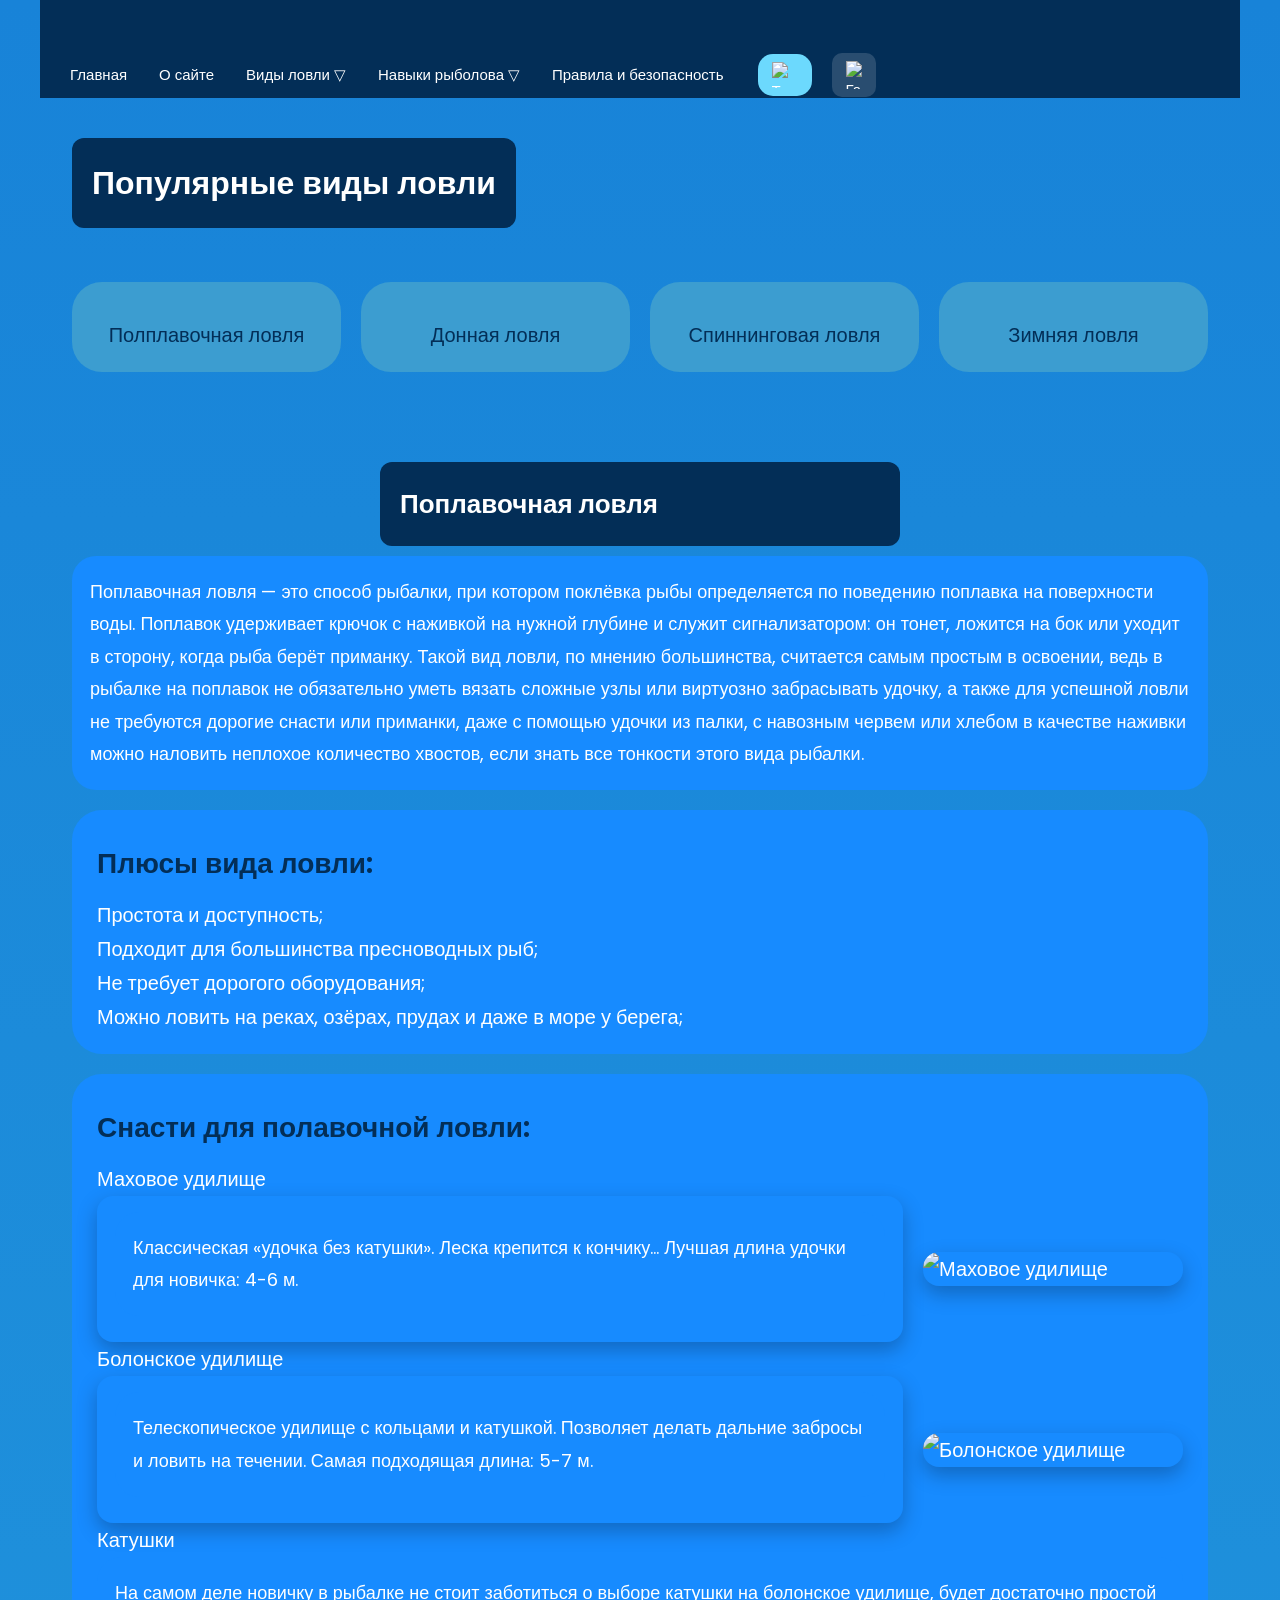
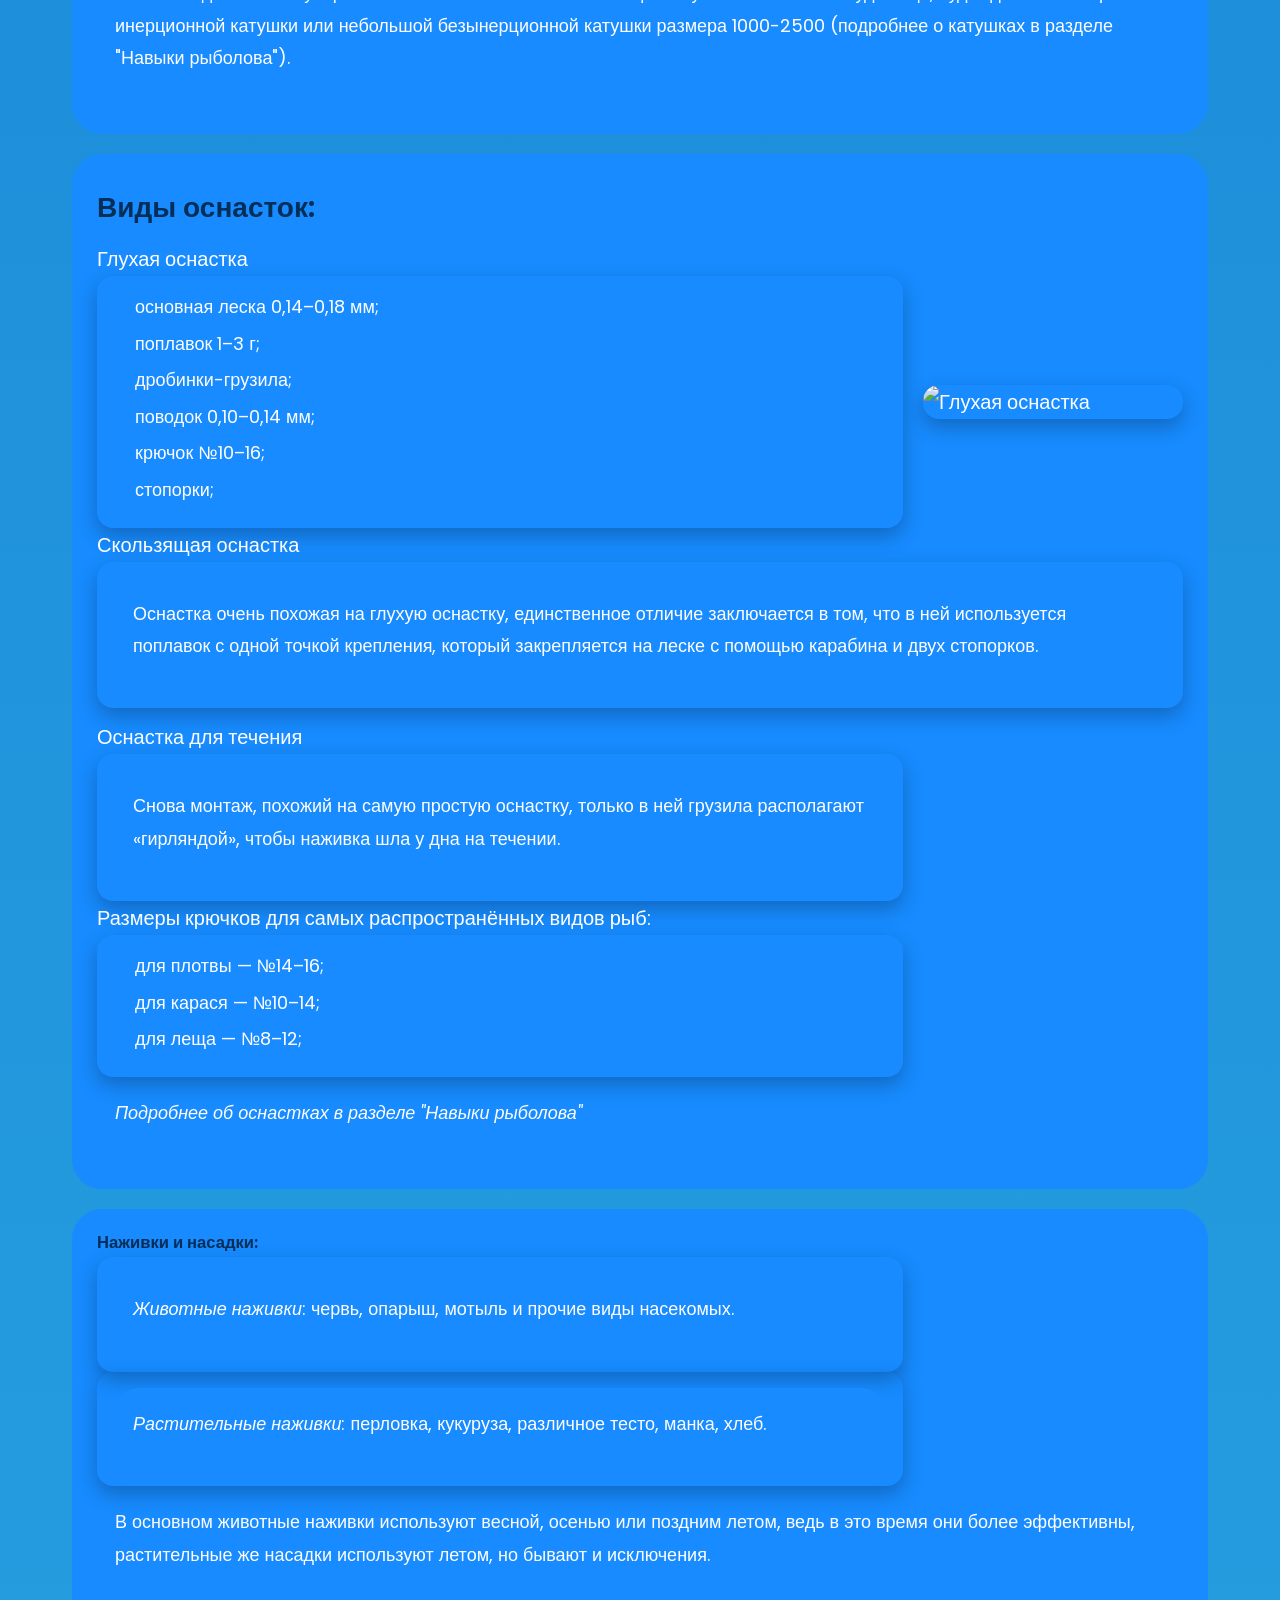
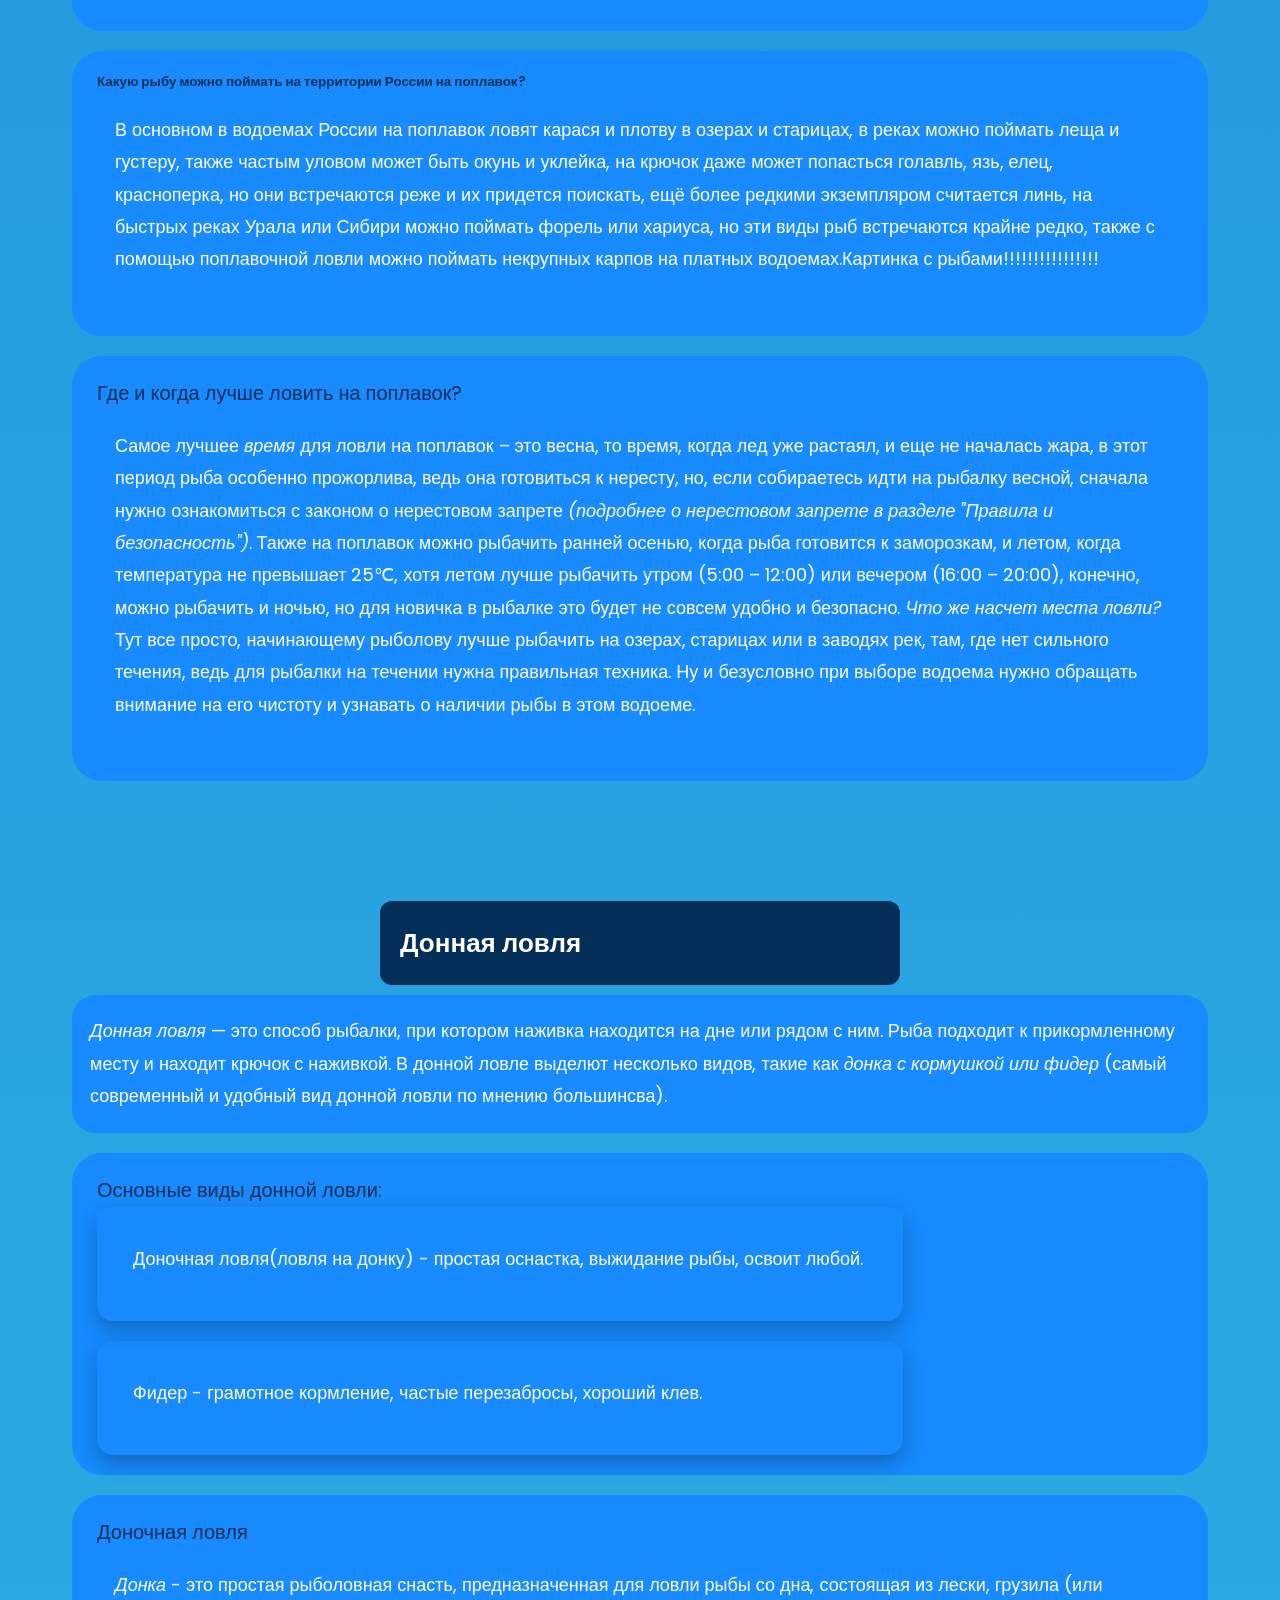
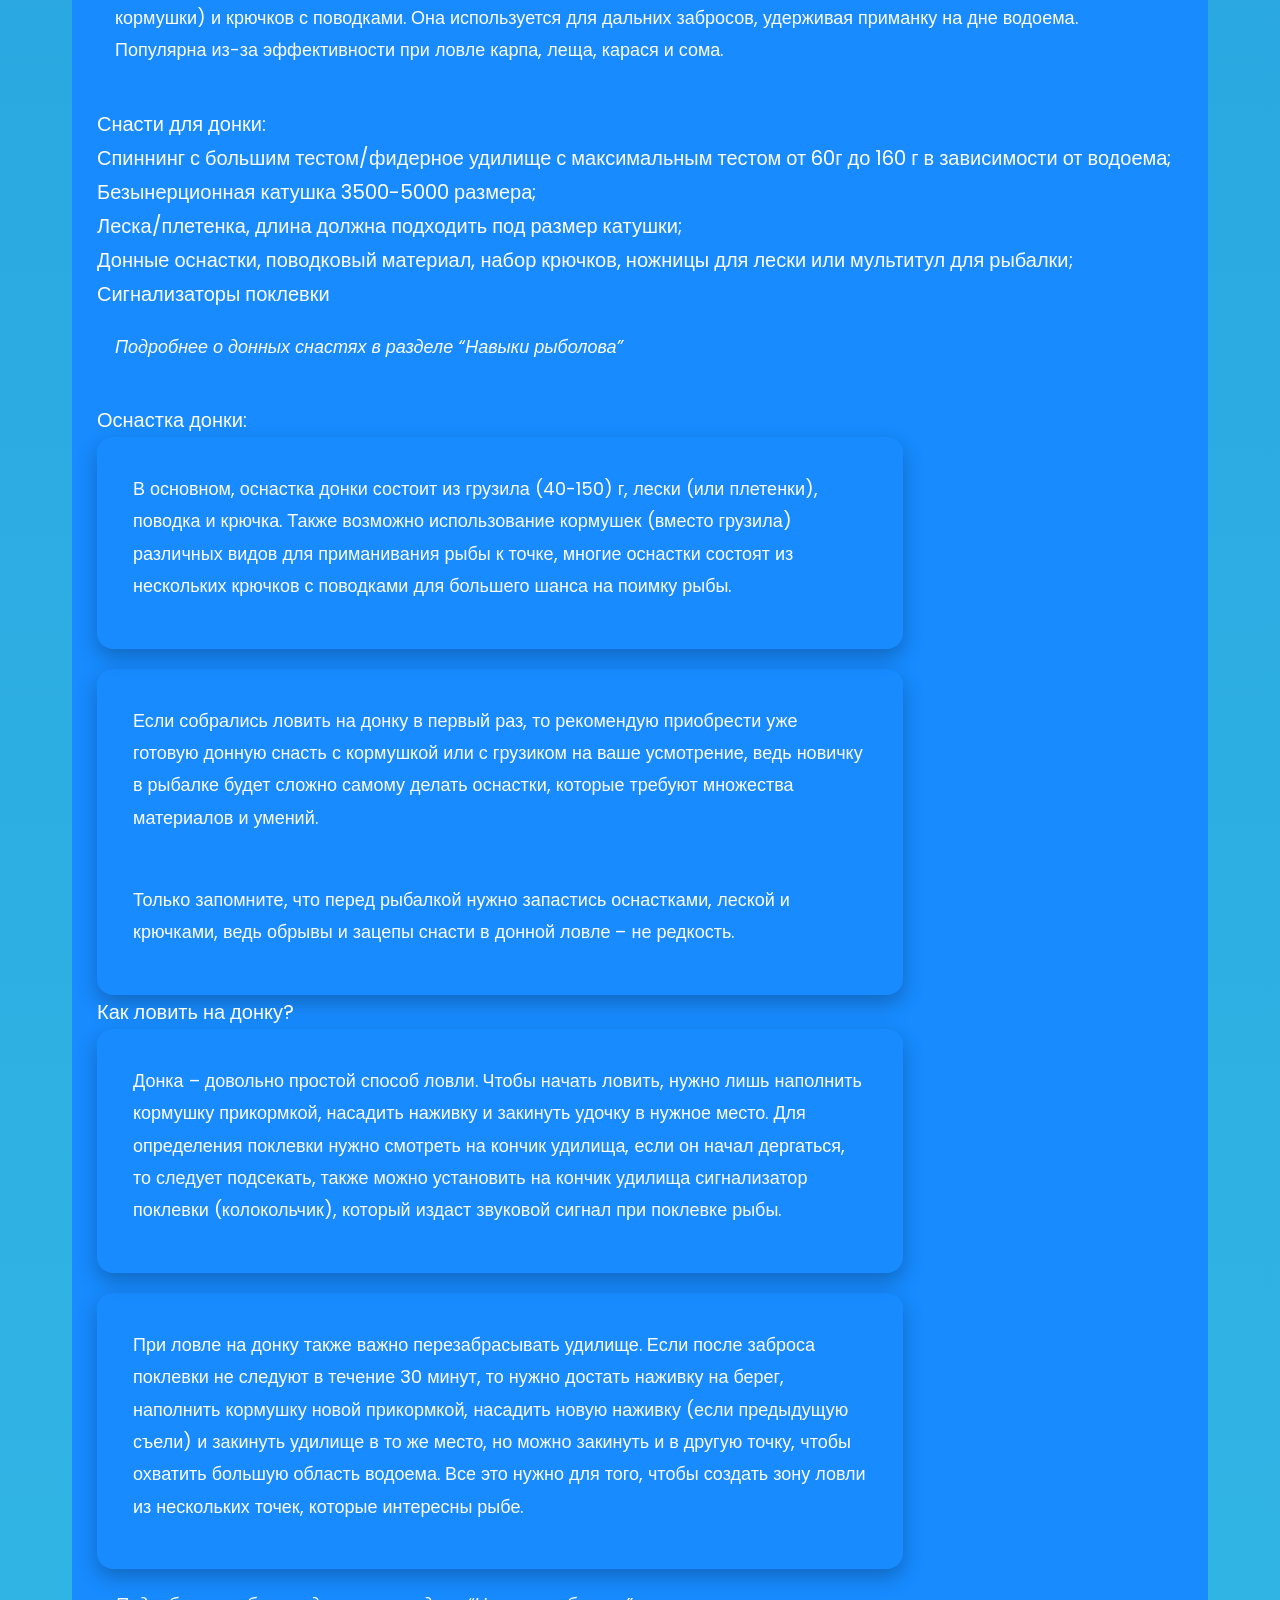
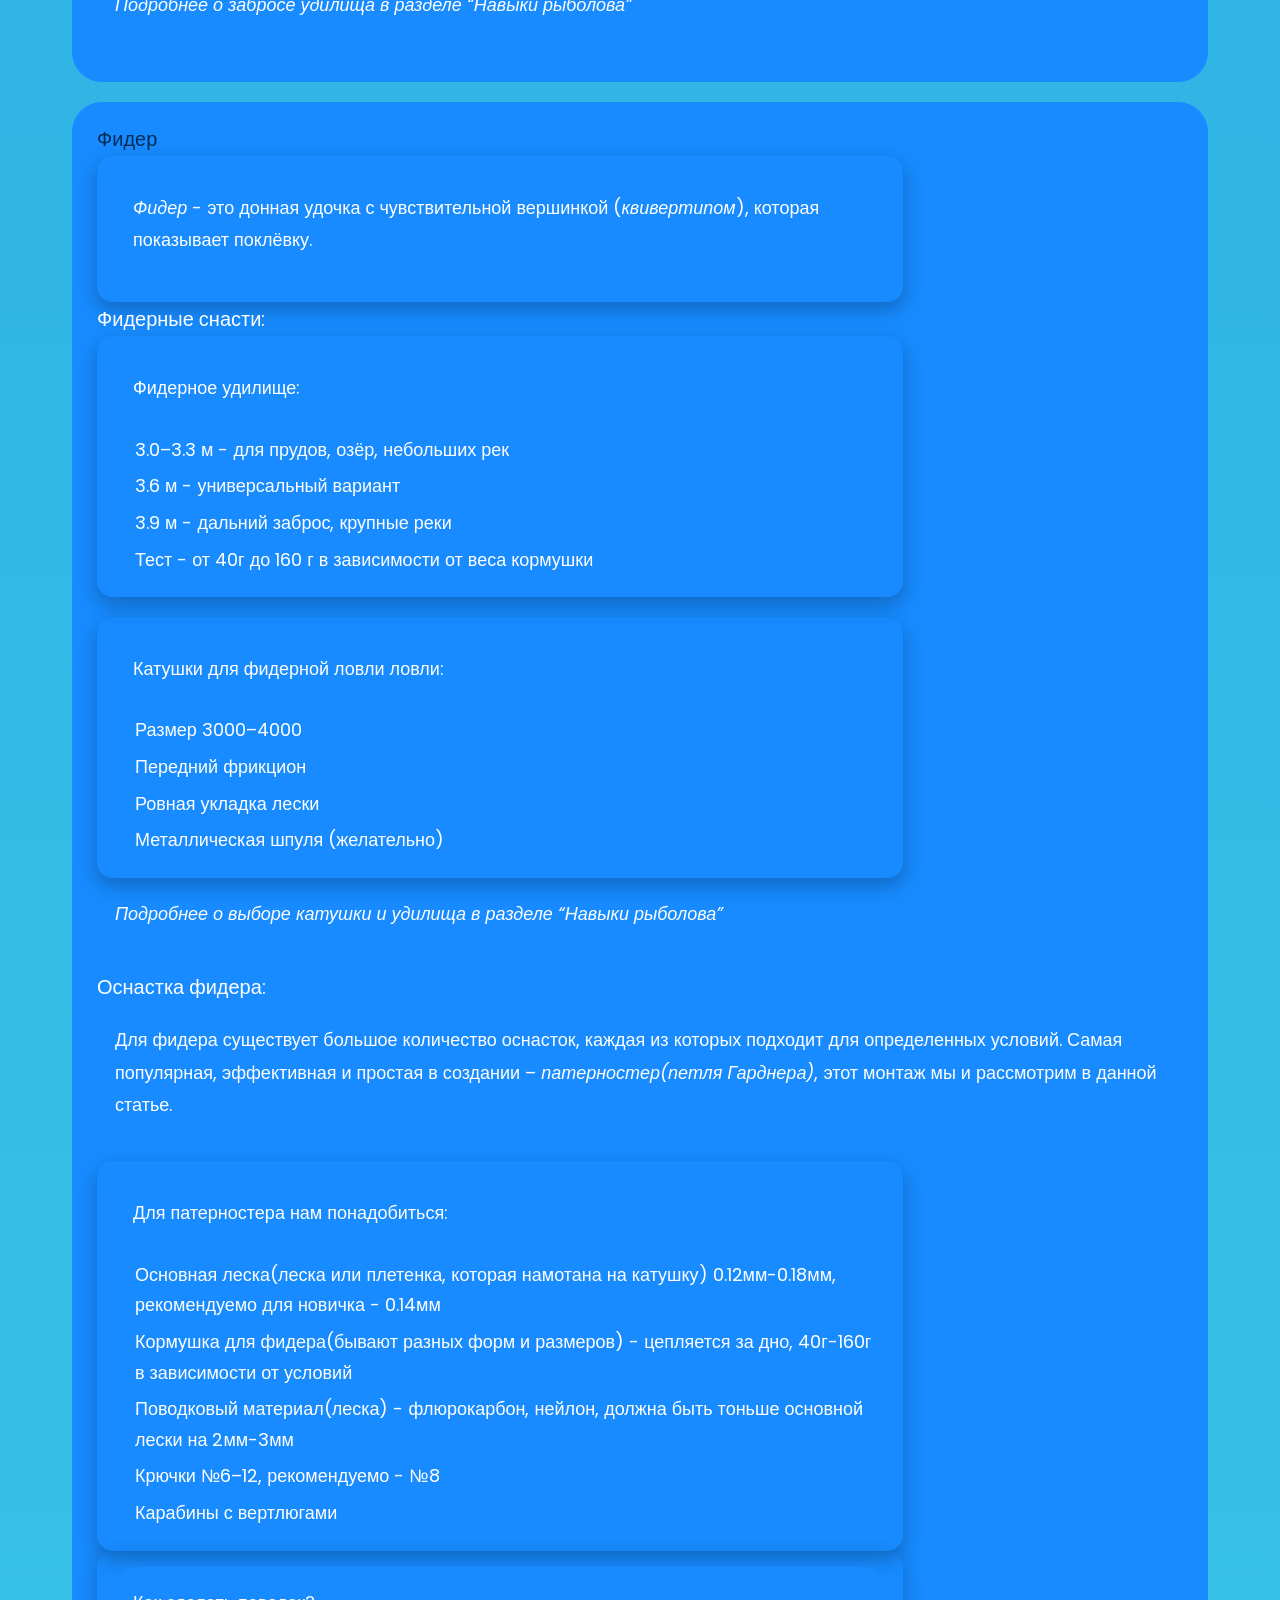
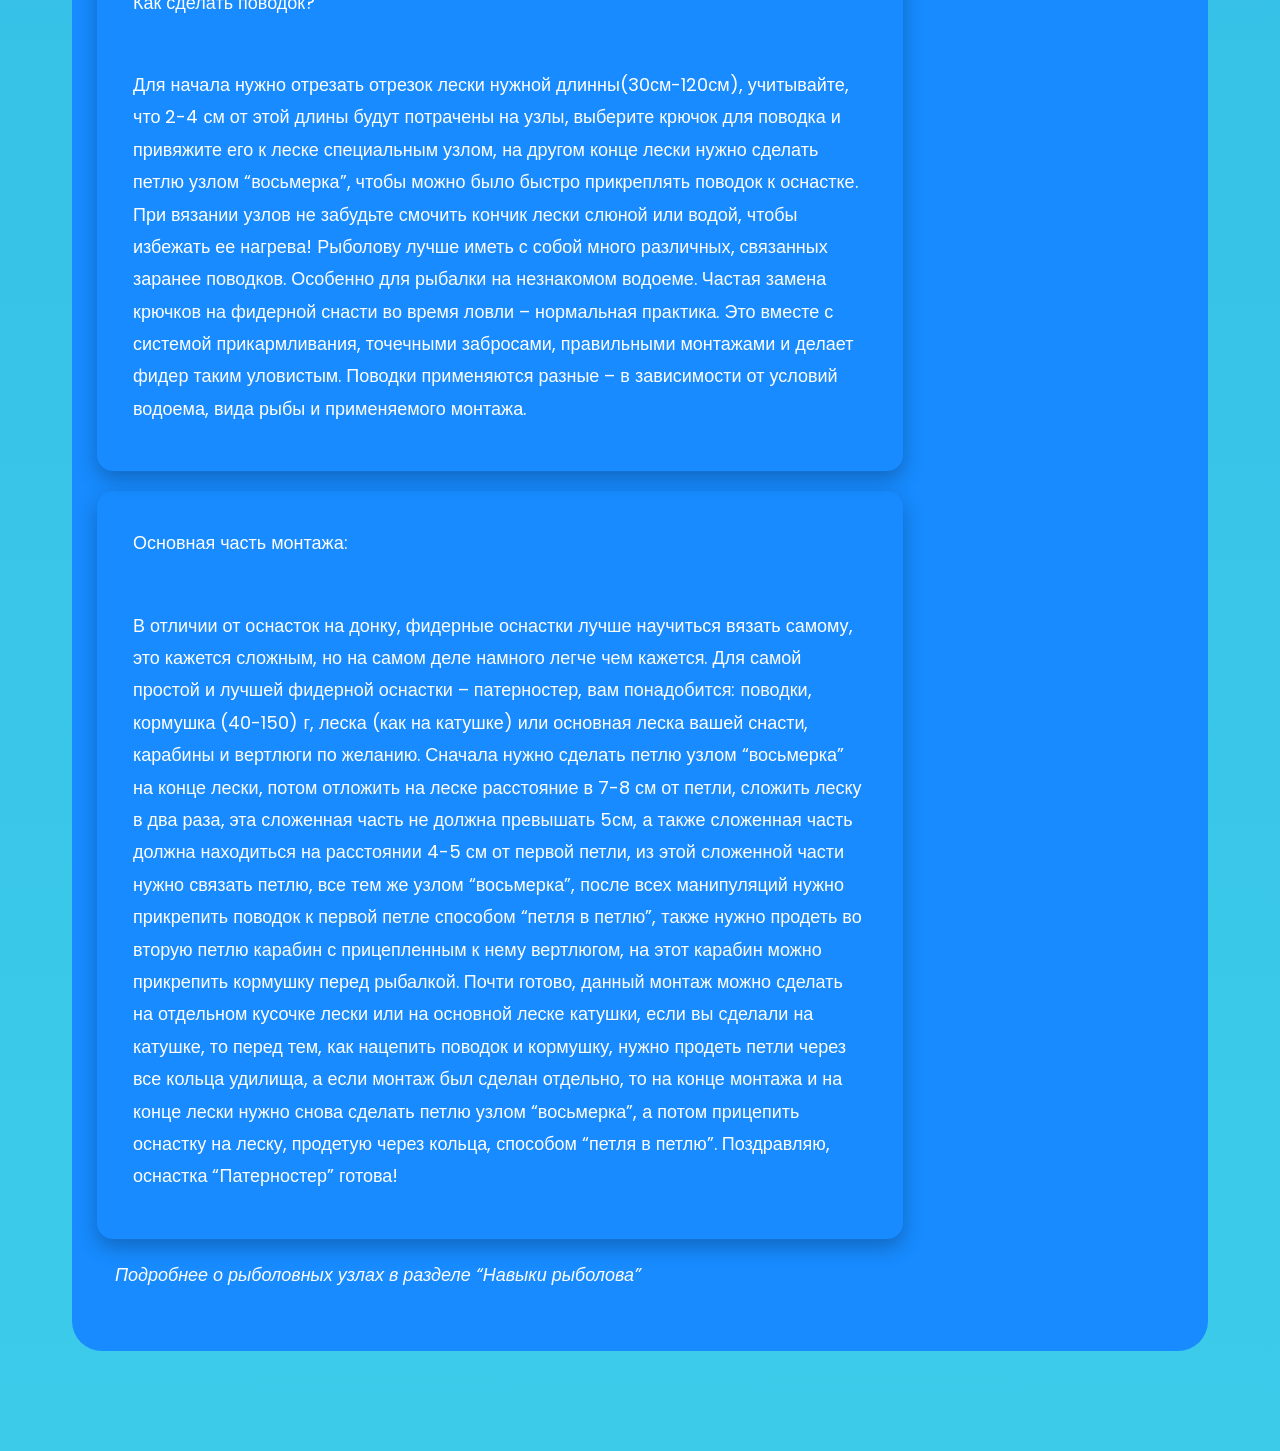
==== pages/fishing-types.html @ e0f4b3a7 "Add files via upload" ====
<!DOCTYPE html>
<html lang="en">
<head>
  <meta charset="UTF-8">
  <meta name="viewport" content="width=device-width, initial-scale=1.0">
  <title>Anglersbook.ru</title>
  <link rel="stylesheet" href="../css/main.css">
  <style>
  .blue {
    color: #032e57;
  }
    </style>

</head>
<body>
    <div class="preloader" id="preloader">
        <div class="preloader-content">
        </div>
    </div>
    <div class="wrapper">
        <header class="container">
      <div class="logo"><img src="../img/logo.png" alt=""></div>
      <nav>
        <ul>
          <li><a href="../index.html">Главная</a></li>
          <li><a href="#about">О сайте</a></li>
          <li><a href="../pages/fishing-types.html">Виды ловли &bigtriangledown;</a>
            <ul>
              <li><a href="../pages/fishing-types.html#poplavok">Поплавок</a></li>
              <li><a href="../pages/fishing-types.html#donka">Донная ловля</a></li>
              <li><a href="#">Спиннинг</a></li>
              <li><a href="#">Зимняя ловля</a></li>
            </ul>
          </li>
          <li><a href="">Навыки рыболова &bigtriangledown;</a>
            <ul>
              <li><a href="#">Всё о снастях и оснастках</a></li>
              <li><a href="#">Техника заброса</a></li>
              <li><a href="#">Правила вываживания</a></li>
            </ul>
          </li>
          <li><a href="">Правила и безопасность</a></li>
          <li class="btn theme-toggle">
            <a href="#">
              <img src="../img/sun.png" alt="Тема" id="theme-icon">
            </a>
          </li>
          <li>
            <a href="../pages/trophies.html" class="gallery-btn" title="Галерея трофеев">
              <img src="../img/free-icon-fish-1134431.png" alt="Галерея трофеев">
              <span class="gallery-tooltip">Галерея трофеев</span>
            </a>
          </li>


        </ul>
      </nav>
    </header>
        <div class="Info">
            <div class="container trending">
                <h1>Популярные виды ловли</h1>

                <div class="catch">
                    <div class="block">
                        <img src="../img/poplavok1.svg" alt="">
                            <span><img src="../img/icon1.svg" alt=""><a href="#poplavok">Полплавочная ловля</a></span>
                    </div>
                    <div class="block">
                        <img src="../img/donka 1.svg" alt="">
                        <span><img src="../img/icon2.svg" alt=""><a href="#donka">Донная ловля</a></span>
                    </div>
                    <div class="block">
                        <img src="../img/spining1.svg" alt="">
                        <span><img src="../img/icon3.svg" alt=""> Спиннинговая ловля</span>
                    </div>
                    <div class="block">
                        <img src="../img/winter1.svg" alt="">
                        <span><img src="../img/icon4.svg" alt=""> Зимняя ловля</span>
                    </div>
            </div>
            <div class="container main-text">
                <section id="poplavok">
                    <p>Поплавочная ловля</p>
                </section>
            </div>
            <div class="container banner">
                <div class="first">
                    <p>Поплавочная ловля — это способ рыбалки, при котором поклёвка рыбы определяется по поведению поплавка на поверхности воды. Поплавок удерживает крючок с наживкой на нужной глубине и служит сигнализатором: он тонет, ложится на бок или уходит в сторону, когда рыба берёт приманку. Такой вид ловли, по мнению большинства, считается самым простым в освоении, ведь в рыбалке на поплавок не обязательно уметь вязать сложные узлы или виртуозно забрасывать удочку, а также для успешной ловли не требуются дорогие снасти или приманки, даже с помощью удочки из палки, с навозным червем или хлебом в качестве наживки можно наловить неплохое количество хвостов, если знать все тонкости этого вида рыбалки.</p>
                </div>
                <div class="text1">
                    <h2><span class="blue">Плюсы вида ловли:</span></h2>
                    <ul>
                        <li>Простота и доступность;</li>
                        <li>Подходит для большинства пресноводных рыб;</li>
                        <li>Не требует дорогого оборудования;</li>
                        <li>Можно ловить на реках, озёрах, прудах и даже в море у берега;</li>
                    </ul>
                </div>
                <ol>
                    <h3><span class="blue">Снасти для полавочной ловли:</span></h3>
                    <li>Маховое удилище</li>
                    <div class="media-right">
                        <div class="media-text text-block">
                            <p>
                                Классическая «удочка без катушки». Леска крепится к кончику...
                                Лучшая длина удочки для новичка: 4-6 м.
                            </p>
                        </div>
                        <div class="media-img">
                            <img src="../img/mah.jpg" alt="Маховое удилище">
                        </div>
                    </div>
                    <li>Болонское удилище</li>
                    <div class="media-right">
                        <div class="media-text text-block">
                            <p>
                            Телескопическое удилище с кольцами и катушкой.
                            Позволяет делать дальние забросы и ловить на течении.
                            Самая подходящая длина: 5-7 м.
                            </p>
                        </div>
                        <div class="media-img">
                            <img src="../img/bolonsk.jpg" alt="Болонское удилище">
                        </div>
                    </div>
                    <li>Катушки</li>
                    <p>На самом деле новичку в рыбалке не стоит заботиться о выборе катушки на болонское удилище, будет достаточно простой инерционной катушки или небольшой безынерционной катушки размера 1000-2500 (подробнее о катушках в разделе "Навыки рыболова").</p>
                </ol>
                <ol>
                    <h4><span class="blue">Виды оснасток:</span></h4>
                    <li>Глухая оснастка</li>
                    <div class="media-right">
                        <div class="media-text text-block">
                            <ul>
                            <li>основная леска 0,14–0,18 мм;</li>
                            <li>поплавок 1–3 г;</li>
                            <li>дробинки-грузила;</li>
                            <li>поводок 0,10–0,14 мм;</li>
                            <li>крючок №10–16;</li>
                            <li>стопорки;</li>
                            </ul>
                        </div>
                        <div class="media-img">
                            <img src="../img/snast1.png" alt="Глухая оснастка">
                        </div>
                    </div>

                    <li>Скользящая оснастка</li>
                    <div class="media-bottom">
                        <div class="media-text text-block">
                            <p>Оснастка очень похожая на глухую оснастку, единственное отличие заключается в том, что в ней используется поплавок с одной точкой крепления, который закрепляется на леске с помощью карабина и двух стопорков.</p>
                        </div>
                        <div class="media-img">
                            <img src="../img/snast2.jpg" alt="">
                        </div>
                    </div>
                    
                    <li>Оснастка для течения</li>
                    <div class="media-right">
                        <div class="media-text text-block">
                            <p>Снова монтаж, похожий на самую простую оснастку, только в ней грузила располагают «гирляндой», чтобы наживка шла у дна на течении.</p>
                        </div>
                        <div class="media-img">
                            <img src="../img/snast3.jpg" alt="">
                        </div>
                    </div>
                    <li>Размеры крючков для самых распространённых видов рыб:</li>
                    <div class="media-right">
                        <div class="media-text text-block">
                        <ul>
                            <li>для плотвы — №14–16;</li>
                            <li>для карася — №10–14;</li>
                            <li>для леща — №8–12;</li>
                        </ul>
                        </div>
                        <div class="media-img">
                            <img src="../img/cruch.jpg" alt="">
                        </div>
                    </div>
                    <p><em>Подробнее об оснастках в разделе "Навыки рыболова"</em></p>
                </ol>
                <ol>
                    <h5><span class="blue">Наживки и насадки:</span></h5> 
                    <div class="media-right">
                        <div class="media-text text-block">
                            <p><em>Животные наживки</em>: червь, опарыш, мотыль и прочие виды насекомых.</p>
                        </div>
                        <div class="media-img">
                            <img src="../img/najiv.jpg" alt="">
                        </div>
                    </div>
                    <div class="media-right">
                        <div class="media-text text-block">
                            <p><em>Растительные наживки</em>: перловка, кукуруза, различное тесто, манка, хлеб.</p>
                        </div>
                        <div class="media-img">
                            <img src="../img/najiv1.jpg" alt="">
                        </div>
                    </div>
                    <p>В основном животные наживки используют весной, осенью или поздним летом, ведь в это время они более эффективны, растительные же насадки используют летом, но бывают и исключения.</p>
                </ol>
                <ol>
                    <h6><span class="blue">Какую рыбу можно поймать на территории России на поплавок?</span></h6>
                    <p>В основном в водоемах России на поплавок ловят карася и плотву в озерах и старицах, в реках можно поймать леща и густеру, также частым уловом может быть окунь и уклейка, на крючок даже может попасться голавль, язь, елец, красноперка, но они встречаются реже и их придется поискать, ещё более редкими экземпляром считается линь, на быстрых реках Урала или Сибири можно поймать форель или хариуса, но эти виды рыб встречаются крайне редко, также с помощью поплавочной ловли можно поймать некрупных карпов на платных водоемах.Картинка с рыбами!!!!!!!!!!!!!!!!</p>
                </ol>
                <ol>
                    <h7><span class="blue">Где и когда лучше ловить на поплавок?</span></h7>
                    <p>Самое лучшее <em>время</em> для ловли на поплавок – это весна, то время, когда лед уже растаял, и еще не началась жара, в этот период рыба особенно прожорлива, ведь она готовиться к нересту, но, если собираетесь идти на рыбалку весной, сначала нужно ознакомиться с законом о нерестовом запрете <em>(подробнее о нерестовом запрете в разделе "Правила и безопасность")</em>.  Также на поплавок можно рыбачить ранней осенью, когда рыба готовится к заморозкам, и летом, когда температура не превышает 25℃, хотя летом лучше рыбачить утром (5:00 – 12:00) или вечером (16:00 – 20:00), конечно, можно рыбачить и ночью, но для новичка в рыбалке это будет не совсем удобно и безопасно. <em>Что же насчет места ловли?</em> Тут все просто, начинающему рыболову лучше рыбачить на озерах, старицах или в заводях рек, там, где нет сильного течения, ведь для рыбалки на течении нужна правильная техника. Ну и безусловно при выборе водоема нужно обращать внимание на его чистоту и узнавать о наличии рыбы в этом водоеме.</p>
                </ol>
            </div>
            <div class="container main-text">
                <section id="donka">
                    <p>Донная ловля</p>
                </section>
            </div>
            <div class="container banner">
                <p><em>Донная ловля</em> — это способ рыбалки, при котором наживка находится на дне или рядом с ним. Рыба подходит к прикормленному месту и находит крючок с наживкой. В донной ловле выделют несколько видов, такие как <em>донка с кормушкой или фидер</em> (самый современный и удобный вид донной ловли по мнению большинсва).</p>
                <ol>
                    <h8><span class="blue">Основные виды донной ловли:</span></h8>
                    <div class="media-right">
                        <div class="media-text text-block">
                            <p>Доночная ловля(ловля на донку) - простая оснастка, выжидание рыбы, освоит любой.</p>
                        </div>
                        <div class="media-img">
                            <img src="../img/donka2.jpg" alt="">
                        </div>
                        <div class="media-text text-block">
                            <p>Фидер - грамотное кормление, частые перезабросы, хороший клев.</p>
                        </div>
                        <div class="media-img">
                            <img src="../img/fider1.jpg" alt="">
                        </div>
                    </div>
                </ol>
                <ol>
                    <h9><span class="blue">Доночная ловля</span></h9>
                    <p><em>Донка</em> - это простая рыболовная снасть, предназначенная для ловли рыбы со дна, состоящая из лески, грузила (или кормушки) и крючков с поводками. Она используется для дальних забросов, удерживая приманку на дне водоема. Популярна из-за эффективности при ловле карпа, леща, карася и сома.</p>
                    <li>Снасти для донки:</li>
                    <ul>
                        <li>Спиннинг с большим тестом/фидерное удилище с максимальным тестом от 60г до 160 г в зависимости от водоема;</li>
                        <li>Безынерционная катушка 3500-5000 размера;</li>
                        <li>Леска/плетенка, длина должна подходить под размер катушки;</li>
                        <li>Донные оснастки, поводковый материал, набор крючков, ножницы для лески или мультитул для рыбалки;</li>
                        <li>Сигнализаторы поклевки</li>
                    </ul>
                    <p><em>Подробнее о донных снастях в разделе “Навыки рыболова”</em></p>
                    <li>Оснастка донки:</li>
                    <div class="media-right">
                        <div class="media-text text-block">
                            <p>В основном, оснастка донки состоит из грузила (40-150) г, лески (или плетенки), поводка и крючка. Также возможно использование кормушек (вместо грузила) различных видов для приманивания рыбы к точке, многие оснастки состоят из нескольких крючков с поводками для большего шанса на поимку рыбы.</p>
                        </div>
                        <div class="media-img">
                            <img src="../img/snast4.jpg" alt="">
                        </div>
                        <div class="media-text text-block">
                            <p>Если собрались ловить на донку в первый раз, то рекомендую приобрести уже готовую донную снасть с кормушкой или с грузиком на ваше усмотрение, ведь новичку в рыбалке будет сложно самому делать оснастки, которые требуют множества материалов и умений.</p>
                            <p>Только запомните, что перед рыбалкой нужно запастись оснастками, леской и крючками, ведь обрывы и зацепы снасти в донной ловле – не редкость.</p>
                        </div>
                        <div class="media-img">
                            <img src="../img/snast5.jpg" alt="">
                        </div>
                    </div>
                    <li>Как ловить на донку?</li>
                    <div class="media-right">
                        <div class="media-text text-block">
                            <p>Донка – довольно простой способ ловли. Чтобы начать ловить, нужно лишь наполнить кормушку прикормкой, насадить наживку и закинуть удочку в нужное место. Для определения поклевки нужно смотреть на кончик удилища, если он начал дергаться, то следует подсекать, также можно установить на кончик удилища сигнализатор поклевки (колокольчик), который издаст звуковой сигнал при поклевке рыбы.</p>
                        </div>
                        <div class="media-img">
                            <img src="../img/kolo.jpeg" alt="">
                        </div>
                        <div class="media-text text-block">
                            <p>При ловле на донку также важно перезабрасывать удилище. Если после заброса поклевки не следуют в течение 30 минут, то нужно достать наживку на берег, наполнить кормушку новой прикормкой, насадить новую наживку (если предыдущую съели) и закинуть удилище в то же место, но можно закинуть и в другую точку, чтобы охватить большую область водоема. Все это нужно для того, чтобы создать зону ловли из нескольких точек, которые интересны рыбе.</p>
                        </div>
                        <div class="media-img">
                            <img src="../img/kormush.jpg" alt="">
                        </div>
                    </div>
                    <p><em>Подробнее о забросе удилища в разделе “Навыки рыболова”</em></p>
                </ol>
                <ol>
                    <h10><span class="blue">Фидер</span></h10>
                    <div class="media-right">
                        <div class="media-text text-block">
                            <p><em>Фидер</em> - это донная удочка с чувствительной вершинкой (<em>квивертипом</em>), которая показывает поклёвку.</p>
                        </div>
                        <div class="media-img">
                            <img src="../img/kviv.jpeg" alt="">
                        </div>
                    </div>
                    <li>Фидерные снасти:</li>
                    <div class="media-right">
                        <div class="media-text text-block">
                            <p>Фидерное удилище:</p>
                            <ul>
                                <li>3.0–3.3 м - для прудов, озёр, небольших рек</li>
                                <li>3.6 м - универсальный вариант</li>
                                <li>3.9 м - дальний заброс, крупные реки</li>
                                <li>Тест - от 40г до 160 г в зависимости от веса кормушки</li>
                            </ul>
                        </div>
                        <div class="media-img">
                            <img src="../img/fider2.jpg" alt="">
                        </div>
                        <div class="media-text text-block">
                            <p>Катушки для фидерной ловли ловли:</p>
                            <ul>
                                <li>Размер 3000–4000</li>
                                <li>Передний фрикцион</li>
                                <li>Ровная укладка лески</li>
                                <li>Металлическая шпуля (желательно)</li>
                            </ul>
                        </div>
                        <div class="media-img">
                            <img src="../img/katush1.jpg" alt="">
                        </div>
                    </div>
                    <p><em>Подробнее о выборе катушки и удилища в разделе “Навыки рыболова”</em></p>
                    <li>Оснастка фидера:</li>
                    <p>Для фидера существует большое количество оснасток, каждая из которых подходит для определенных условий. Самая популярная, эффективная и простая в создании – <em>патерностер(петля Гарднера)</em>, этот монтаж мы и рассмотрим в данной статье. </p>
                    <div class="media-right">
                        <div class="media-text text-block">
                            <p>Для патерностера нам понадобиться:</p>
                            <ul>
                                <li>Основная леска(леска или плетенка, которая намотана на катушку) 0.12мм-0.18мм, рекомендуемо для новичка - 0.14мм</li>
                                <li>Кормушка для фидера(бывают разных форм и размеров) - цепляется за дно, 40г-160г в зависимости от условий</li>
                                <li>Поводковый материал(леска) - флюрокарбон, нейлон, должна быть тоньше основной лески на 2мм-3мм</li>
                                <li>Крючки №6–12, рекомендуемо - №8</li>
                                <li>Карабины с вертлюгами</li>
                            </ul>
                        </div>
                        <div class="media-img">
                            <img src="../img/snast7.jpg" alt="">
                        </div>
                    </div>
                    <div class="media-right">
                        <div class="media-text text-block">
                            <p>Как сделать поводок?</p>
                            <p>Для начала нужно отрезать отрезок лески нужной длинны(30см-120см), учитывайте, что 2-4 см от этой длины будут потрачены на узлы, выберите крючок для поводка и привяжите его к леске специальным узлом, на другом конце лески нужно сделать петлю узлом “восьмерка”, чтобы можно было быстро прикреплять поводок к оснастке. При вязании узлов не забудьте смочить кончик лески слюной или водой, чтобы избежать ее нагрева! Рыболову лучше иметь с собой много различных, связанных заранее поводков. Особенно для рыбалки на незнакомом водоеме. Частая замена крючков на фидерной снасти во время ловли – нормальная практика. Это вместе с системой прикармливания, точечными забросами, правильными монтажами и делает фидер таким уловистым. Поводки применяются разные – в зависимости от условий водоема, вида рыбы и применяемого монтажа.</p>
                        </div>
                        <div class="media-img">
                            <img src="../img/povodok.jpg" alt="">
                        </div>
                        <div class="media-text text-block">
                            <p>Основная часть монтажа:</p>
                            <p>В отличии от оснасток на донку, фидерные оснастки лучше научиться вязать самому, это кажется сложным, но на самом деле намного легче чем кажется. Для самой простой и лучшей фидерной оснастки – патерностер, вам понадобится: поводки, кормушка (40-150) г, леска (как на катушке) или основная леска вашей снасти, карабины и вертлюги по желанию. Сначала нужно сделать петлю узлом “восьмерка” на конце лески, потом отложить на леске расстояние в 7-8 см от петли, сложить леску в два раза, эта сложенная часть не должна превышать 5см, а также сложенная часть должна находиться на расстоянии 4-5 см от первой петли, из этой сложенной части нужно связать петлю, все тем же узлом “восьмерка”, после всех манипуляций нужно прикрепить поводок к первой петле способом “петля в петлю”, также нужно продеть во вторую петлю карабин с прицепленным к нему вертлюгом, на этот карабин можно прикрепить кормушку перед рыбалкой. Почти готово, данный монтаж можно сделать на отдельном кусочке лески или на основной леске катушки, если вы сделали на катушке, то перед тем, как нацепить поводок и кормушку, нужно продеть петли через все кольца удилища, а если монтаж был сделан отдельно, то на конце монтажа и на конце лески нужно снова сделать петлю узлом “восьмерка”, а потом прицепить оснастку на леску, продетую через кольца, способом “петля в петлю”. Поздравляю, оснастка “Патерностер” готова!</p>
                        </div>
                        <div class="media-img">
                            <img src="../img/pater.jpg" alt="">
                        </div>
                    </div>
                    <p><em>Подробнее о рыболовных узлах в разделе “Навыки рыболова”</em></p>
                </ol>
                </div>
            </div>
        </div>
    </div>
    <script src="../js/theme.js"></script>
    <div class="img-modal" id="imgModal">
        <span class="img-modal-close" id="imgModalClose">✕</span>
        <img id="imgModalContent" src="" alt="">
    </div>
    <script src="../js/theme.js"></script>
    <button class="scroll-top" id="scrollTopBtn" aria-label="Наверх">
      ↑
    </button>
</body>
---- css/main.css ----
@import url('https://fonts.googleapis.com/css2?family=Poppins:wght@300;400;500;600;700&display=swap');

/* ===== СБРОС И БАЗОВАЯ ТИПОГРАФИКА ===== */

* {
  margin: 0;
  padding: 0;
  list-style: none;
  text-decoration: none;
  box-sizing: border-box;
}

html {
  scroll-behavior: smooth;
}

body {
  font-family: "Poppins", sans-serif;
  font-weight: 400;
  color: #fff;
  font-size: 17px;
  background-color: #f5f7fa;
  line-height: 1.7;
}

a {
  text-decoration: none;
  color: inherit;
}

img {
  max-width: 100%;
  display: block;
}

.wrapper {
  background: linear-gradient(0deg, rgb(60, 204, 234), rgb(24, 131, 216));
  width: 100%;
  transition: background 0.4s ease;
}

.container {
  max-width: 1200px;
  margin: 0 auto;
  padding: 0 16px;
}

.Info {
  max-width: 1200px;
  margin: 0 auto;
  padding: 0 16px 40px;
}

/* ===== ШАПКА / НАВИГАЦИЯ ===== */

header {
  position: sticky;
  top: 0;
  left: 0;
  right: 0;
  z-index: 50;
  background: #032e57;
}

header .container {
  display: flex;
  align-items: center;
  justify-content: space-between;
  padding: 8px 16px;
}

.logo img {
  height: 52px;
}

header nav ul {
  display: flex;
  align-items: center;
  gap: 4px;
}

header nav ul li {
  position: relative;
}

header nav ul li a {
  padding: 10px 14px;
  color: #fff;
  font-size: 15px;
  display: block;
  border-radius: 8px;
  transition: background 0.25s ease, color 0.25s ease;
}

header nav ul li a:hover {
  background: #6cd9fd;
  color: #032e57;
}

nav ul li ul {
  position: absolute;
  left: 0;
  top: 100%;
  min-width: 190px;
  background: #4584ff;
  display: none;
  z-index: 20;
  border-radius: 12px;
  padding: 6px 0;
}

nav ul li ul li {
  width: 100%;
}

nav ul li:hover > ul {
  display: block;
}

header nav ul li.btn a {
  background: #6cd9fd;
  padding: 8px 14px;
  border-radius: 15px;
  transition: all 0.3s ease;
  margin-left: 16px;
}

header nav ul li.btn a:hover {
  background: #4584ff;
  color: #fff;
}

/* Мобильная навигация (простая адаптация) */
@media (max-width: 768px) {
  header .container {
    flex-wrap: wrap;
    gap: 8px 0;
  }

  header nav ul {
    flex-wrap: wrap;
    justify-content: flex-end;
  }
}

/* ===== ТЕМА САЙТА (СВЕТЛАЯ / ТЁМНАЯ) ===== */

body.dark-theme .wrapper {
  background: linear-gradient(180deg, rgb(2, 29, 82), rgb(13, 77, 148));
}

body.dark-theme .logo {
  background: #6cd9fd;
  border-radius: 16px;
  padding: 4px 8px;
}

.theme-toggle img {
  width: 26px;
  height: 26px;
  cursor: pointer;
  transition: transform 0.3s ease;
}

.theme-toggle img:hover {
  transform: rotate(20deg) scale(1.1);
}

/* ===== КНОПКА НАВЕРХ ===== */

.scroll-top {
  position: fixed;
  right: 20px;
  bottom: 20px;
  width: 52px;
  height: 52px;
  border-radius: 50%;
  border: none;
  background: #178bff;
  color: #fff;
  font-size: 26px;
  font-weight: bold;
  cursor: pointer;
  box-shadow: 0 10px 25px rgba(0, 0, 0, 0.25);
  opacity: 0;
  visibility: hidden;
  transform: translateY(20px);
  transition: 0.3s ease;
  z-index: 9999;
}

.scroll-top.show {
  opacity: 1;
  visibility: visible;
  transform: translateY(0);
}

.scroll-top:hover {
  background: #0f6fd1;
  transform: translateY(-4px);
}

/* ===== ГЛАВНАЯ: HERO ===== */

.hero {
  display: grid;
  grid-template-columns: minmax(0, 1.2fr) minmax(0, 1fr);
  align-items: center;
  gap: 32px;
  padding: 60px 0 80px;
}

.hero--info h2 {
  color: #4584ff;
  font-size: 20px;
  font-weight: 600;
  margin-bottom: 8px;
}

.hero--info h1 {
  font-size: 42px;
  font-weight: 600;
  margin-bottom: 16px;
}

.hero--info p {
  font-weight: 400;
  font-size: 18px;
  margin-bottom: 24px;
}

.hero--info .btn {
  display: inline-block;
  background: #6cd9fd;
  color: #032e57;
  border-radius: 40px;
  padding: 12px 28px;
  border: 0;
  transition: all 0.3s ease;
  font-size: 17px;
}

.hero--info .btn:hover {
  cursor: pointer;
  transform: translateY(-2px);
  background: #4fc5f4;
}

.hero img {
  max-width: 100%;
}

@media (max-width: 900px) {
  .hero {
    grid-template-columns: 1fr;
    text-align: center;
  }

  .hero--info h1 {
    font-size: 32px;
  }

  .hero--info p {
    font-size: 16px;
  }

  .hero--info .btn {
    font-size: 16px;
  }
}

/* ===== ГЛАВНАЯ: БЛОК О САЙТЕ ===== */

.big-text {
  margin-top: 40px;
  margin-bottom: 24px;
  padding: 18px 20px;
  font-size: 26px;
  font-weight: 600;
  border-radius: 12px;
  background: #032e57;
  display: inline-block;
}

.banner {
  padding: 10px 0 40px;
}

.banner p {
  line-height: 1.8;
  margin-bottom: 20px;
  width: 100%;
  font-size: 18px;
  background: #178bff;
  border-radius: 24px;
  padding: 20px 18px;
}

@media (max-width: 900px) {
  .big-text {
    font-size: 22px;
  }

  .banner p {
    font-size: 16px;
  }
}

/* ===== КНОПКА ГАЛЕРЕИ ТРОФЕЕВ В ШАПКЕ ===== */

.gallery-btn {
  position: relative;
  width: 44px;
  height: 44px;
  background: rgba(255, 255, 255, 0.15);
  border-radius: 10px;
  display: flex;
  align-items: center;
  justify-content: center;
  margin-left: 16px;
  transition: 0.2s;
}

.gallery-btn img {
  width: 28px;
  height: 28px;
}

.gallery-btn:hover {
  background: rgba(255, 255, 255, 0.25);
  transform: translateY(-2px);
}

.gallery-tooltip {
  position: absolute;
  bottom: -38px;
  left: 50%;
  transform: translateX(-50%);
  background: rgba(0, 0, 0, 0.8);
  color: #fff;
  padding: 6px 10px;
  border-radius: 6px;
  font-size: 12px;
  white-space: nowrap;
  opacity: 0;
  pointer-events: none;
  transition: 0.2s;
}

.gallery-btn:hover .gallery-tooltip {
  opacity: 1;
}

/* ===== ПРЕМИУМ SCROLL-БЛОК НА ГЛАВНОЙ ===== */

.scroll-hero {
  position: relative;
  height: 360px;
  margin: 30px 0 40px;
  background: url("../img/scroll-bg.jpg") center/cover no-repeat;
  overflow: hidden;
  opacity: 0;
  transform: translateY(60px);
  transition: opacity 1s ease, transform 1s ease;
  border-radius: 20px;
}

.scroll-hero-overlay {
  position: absolute;
  inset: 0;
  background: rgba(0, 0, 0, 0.55);
  opacity: 0;
  transition: opacity 1.2s ease;
}

.scroll-hero-content {
  position: relative;
  z-index: 2;
  height: 100%;
  display: flex;
  align-items: center;
  justify-content: center;
}

.scroll-hero-content h2 {
  font-size: 48px;
  font-weight: 700;
  letter-spacing: 2px;
  color: #ffffff;
  opacity: 0;
  transform: translateY(30px);
  transition: opacity 1.2s ease, transform 1.2s ease;
  text-shadow: 0 10px 40px rgba(0, 0, 0, 0.7);
  text-align: center;
  padding: 0 16px;
}

.scroll-hero.active {
  opacity: 1;
  transform: translateY(0);
}

.scroll-hero.active .scroll-hero-overlay {
  opacity: 1;
}

.scroll-hero.active h2 {
  opacity: 1;
  transform: translateY(0);
}

@media (max-width: 768px) {
  .scroll-hero {
    height: 260px;
  }

  .scroll-hero-content h2 {
    font-size: 32px;
  }
}

/* ===== СТРАНИЦА ТРОФЕЕВ ===== */

.trophies-page {
  max-width: 1200px;
  margin: 0 auto;
  padding: 40px 16px 80px;
}

.page-title {
  font-size: 40px;
  margin-bottom: 10px;
}

.page-subtitle {
  font-size: 18px;
  opacity: 0.9;
  margin-bottom: 32px;
}

.trophy-upload {
  background: #178bff;
  border-radius: 24px;
  padding: 24px 20px;
  margin-bottom: 32px;
  box-shadow: 0 10px 25px rgba(0, 0, 0, 0.15);
}

.trophy-upload h2 {
  margin-bottom: 12px;
  font-size: 22px;
}

.trophy-upload input,
.trophy-upload button {
  display: block;
  margin-bottom: 14px;
  padding: 10px 12px;
  font-size: 16px;
  width: 100%;
  max-width: 420px;
}

.trophy-upload button {
  background: #0f6fd1;
  color: #fff;
  border: none;
  border-radius: 10px;
  cursor: pointer;
  font-weight: 500;
}

.trophy-upload button:hover {
  background: #0b5bb0;
}

.trophy-gallery {
  display: grid;
  grid-template-columns: repeat(auto-fill, minmax(240px, 1fr));
  gap: 22px;
  margin-bottom: 48px;
}

.trophy-card {
  position: relative;
  background: #178bff;
  border-radius: 20px;
  overflow: hidden;
  box-shadow: 0 10px 25px rgba(0, 0, 0, 0.2);
  transition: 0.2s;
}

.trophy-card:hover {
  transform: translateY(-4px);
}

.trophy-card img {
  width: 100%;
  height: 220px;
  object-fit: cover;
}

.trophy-card .caption {
  padding: 14px;
  font-size: 15px;
  background: rgba(0, 0, 0, 0.15);
}

.trophy-delete {
  position: absolute;
  top: 8px;
  right: 8px;
  background: rgba(0, 0, 0, 0.6);
  color: #fff;
  border: none;
  border-radius: 50%;
  width: 28px;
  height: 28px;
  cursor: pointer;
  font-size: 16px;
  line-height: 1;
  z-index: 5;
}

.trophy-instruction {
  background: rgba(0, 0, 0, 0.25);
  border-radius: 24px;
  padding: 24px 20px;
}

.trophy-instruction h2 {
  margin-bottom: 12px;
}

.trophy-instruction ol {
  margin-left: 20px;
  margin-bottom: 12px;
}

.trophy-instruction li {
  margin-bottom: 6px;
}

@media (max-width: 768px) {
  .page-title {
    font-size: 32px;
  }

  .page-subtitle {
    font-size: 16px;
  }

  .trophy-upload {
    padding: 18px 16px;
  }
}

/* ===== ОБЩИЕ ТЕКСТОВЫЕ БЛОКИ (ВИДЫ ЛОВЛИ) ===== */

h1,
h2,
h3,
h4,
h5,
h6 {
  font-weight: 600;
}

h2,
h3,
h4 {
  font-size: 28px;
  padding: 10px 0;
}

.trending {
  padding-top: 40px;
}

.trending h1 {
  font-weight: 600;
  font-size: 32px;
  background: #032e57;
  border-radius: 12px;
  padding: 18px 20px;
  display: inline-block;
  margin-bottom: 24px;
}

.trending .catch {
  display: grid;
  grid-template-columns: repeat(auto-fit, minmax(220px, 1fr));
  gap: 20px;
  width: 100%;
  padding: 30px 0;
}

.trending .catch span {
  display: block;
  text-align: center;
  margin-top: 16px;
  font-size: 20px;
}

.trending .catch span img {
  position: relative;
  top: 5px;
  margin-right: 7px;
}

.trending .catch img {
  border-radius: 30px;
}

.catch .block {
  background: #3c9dd0;
  color: #032e57;
  border-radius: 30px;
  padding: 20px 12px;
  border: 0;
  transition: all 0.3s ease;
  font-size: 18px;
}

.catch .block:hover {
  cursor: pointer;
  transform: scale(1.03);
}

.catch .block span a {
  color: #032e57;
}

.main-text {
  padding: 20px;
  font-size: 26px;
  font-weight: 600;
  max-width: 520px;
  border-radius: 12px;
  margin-top: 60px;
  background: #032e57;
}

.banner .text1 {
  line-height: 1.7;
  margin-bottom: 20px;
  width: 100%;
  font-size: 20px;
  background: #178bff;
  border-radius: 30px;
  padding: 20px 25px;
}

.banner ol {
  line-height: 1.7;
  margin-bottom: 20px;
  width: 100%;
  font-size: 20px;
  background: #178bff;
  border-radius: 30px;
  padding: 20px 25px;
}

.banner .text2 {
  line-height: 1.7;
  margin-bottom: 20px;
  width: 100%;
  font-size: 20px;
  border-radius: 30px;
  padding: 20px 25px;
}

@media (max-width: 900px) {
  .main-text {
    margin-top: 40px;
    font-size: 22px;
  }

  .banner .text1,
  .banner ol {
    font-size: 18px;
  }
}

.text-block {
  font-size: 18px;
  line-height: 1.7;
  color: #ffffff;
}

.text-block p {
  margin: 0 0 10px 0;
}

.text-block ul,
.text-block ol {
  margin-left: 20px;
}

.text-block li {
  margin-bottom: 6px;
}

/* ===== БЛОКИ ТЕКСТ + КАРТИНКА ===== */

.media-right {
  display: grid;
  grid-template-columns: 1fr 260px;
  gap: 20px;
  align-items: center;
}

.media-right .media-img img {
  width: 100%;
  border-radius: 16px;
  box-shadow: 0 8px 20px rgba(0, 0, 0, 0.25);
}

@media (max-width: 900px) {
  .media-right {
    grid-template-columns: 1fr;
  }
}

.media-bottom {
  display: flex;
  flex-direction: column;
  gap: 12px;
}

.media-bottom .media-img img {
  width: 80%;
  max-width: 100%;
  border-radius: 16px;
  box-shadow: 0 8px 20px rgba(0, 0, 0, 0.25);
}

.media-text {
  box-shadow: 0 8px 20px rgba(0, 0, 0, 0.25);
  border-radius: 16px;
  padding: 16px 18px;
}

.media-img img {
  cursor: zoom-in;
  transition: 0.2s;
}

.media-img img:hover {
  transform: scale(1.03);
}

/* ===== LIGHTBOX ДЛЯ КАРТИНОК ===== */

.img-modal {
  position: fixed;
  inset: 0;
  background: rgba(0, 0, 0, 0.88);
  display: flex;
  align-items: center;
  justify-content: center;
  opacity: 0;
  visibility: hidden;
  transition: 0.3s ease;
  z-index: 9999;
  cursor: zoom-out;
}

.img-modal.active {
  opacity: 1;
  visibility: visible;
}

.img-modal img {
  max-width: 90%;
  max-height: 90%;
  border-radius: 20px;
  box-shadow: 0 20px 60px rgba(0, 0, 0, 0.7);
  transform: scale(0.85);
  transition: transform 0.3s ease;
  cursor: grab;
}

.img-modal.active img {
  transform: scale(1);
}

.img-modal-close {
  position: absolute;
  top: 25px;
  right: 30px;
  font-size: 40px;
  color: #fff;
  cursor: pointer;
  user-select: none;
  transition: 0.2s;
}

.img-modal-close:hover {
  transform: scale(1.2);
}

.card-img img {
  cursor: zoom-in;
}
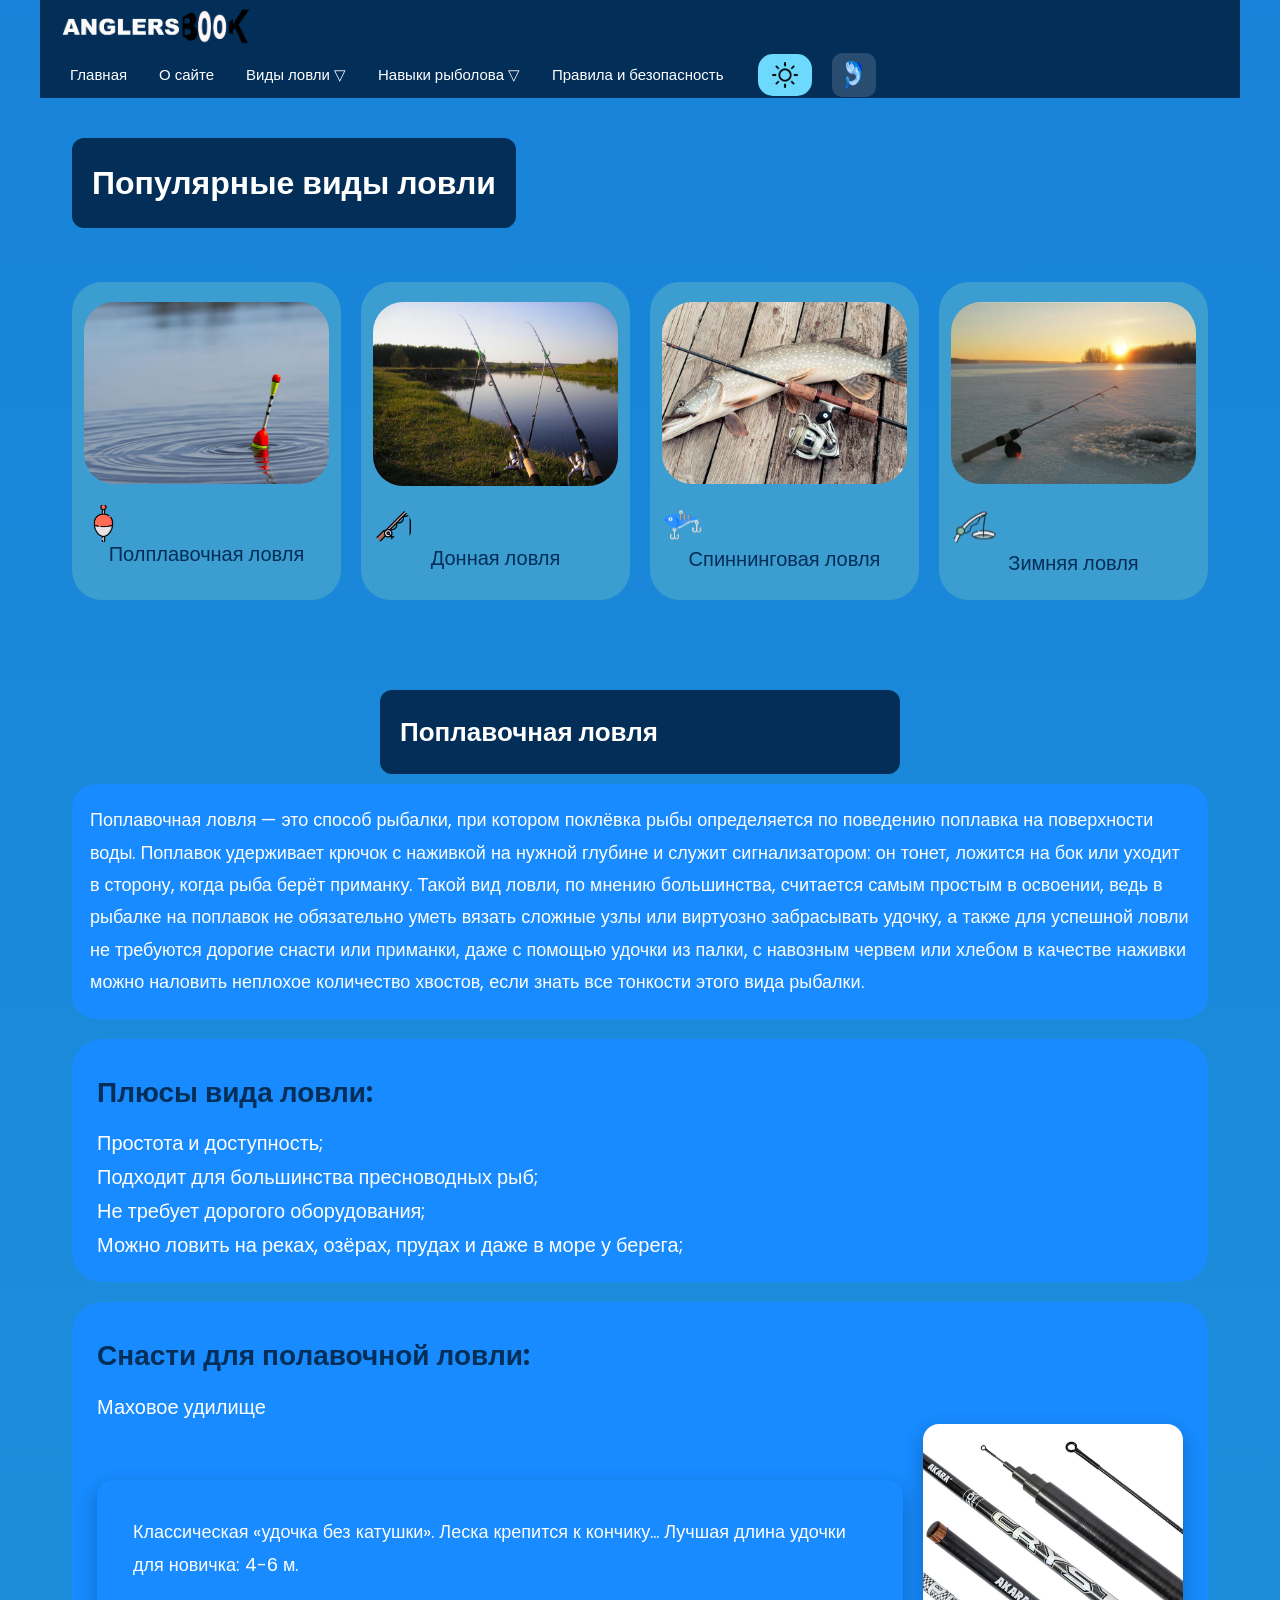
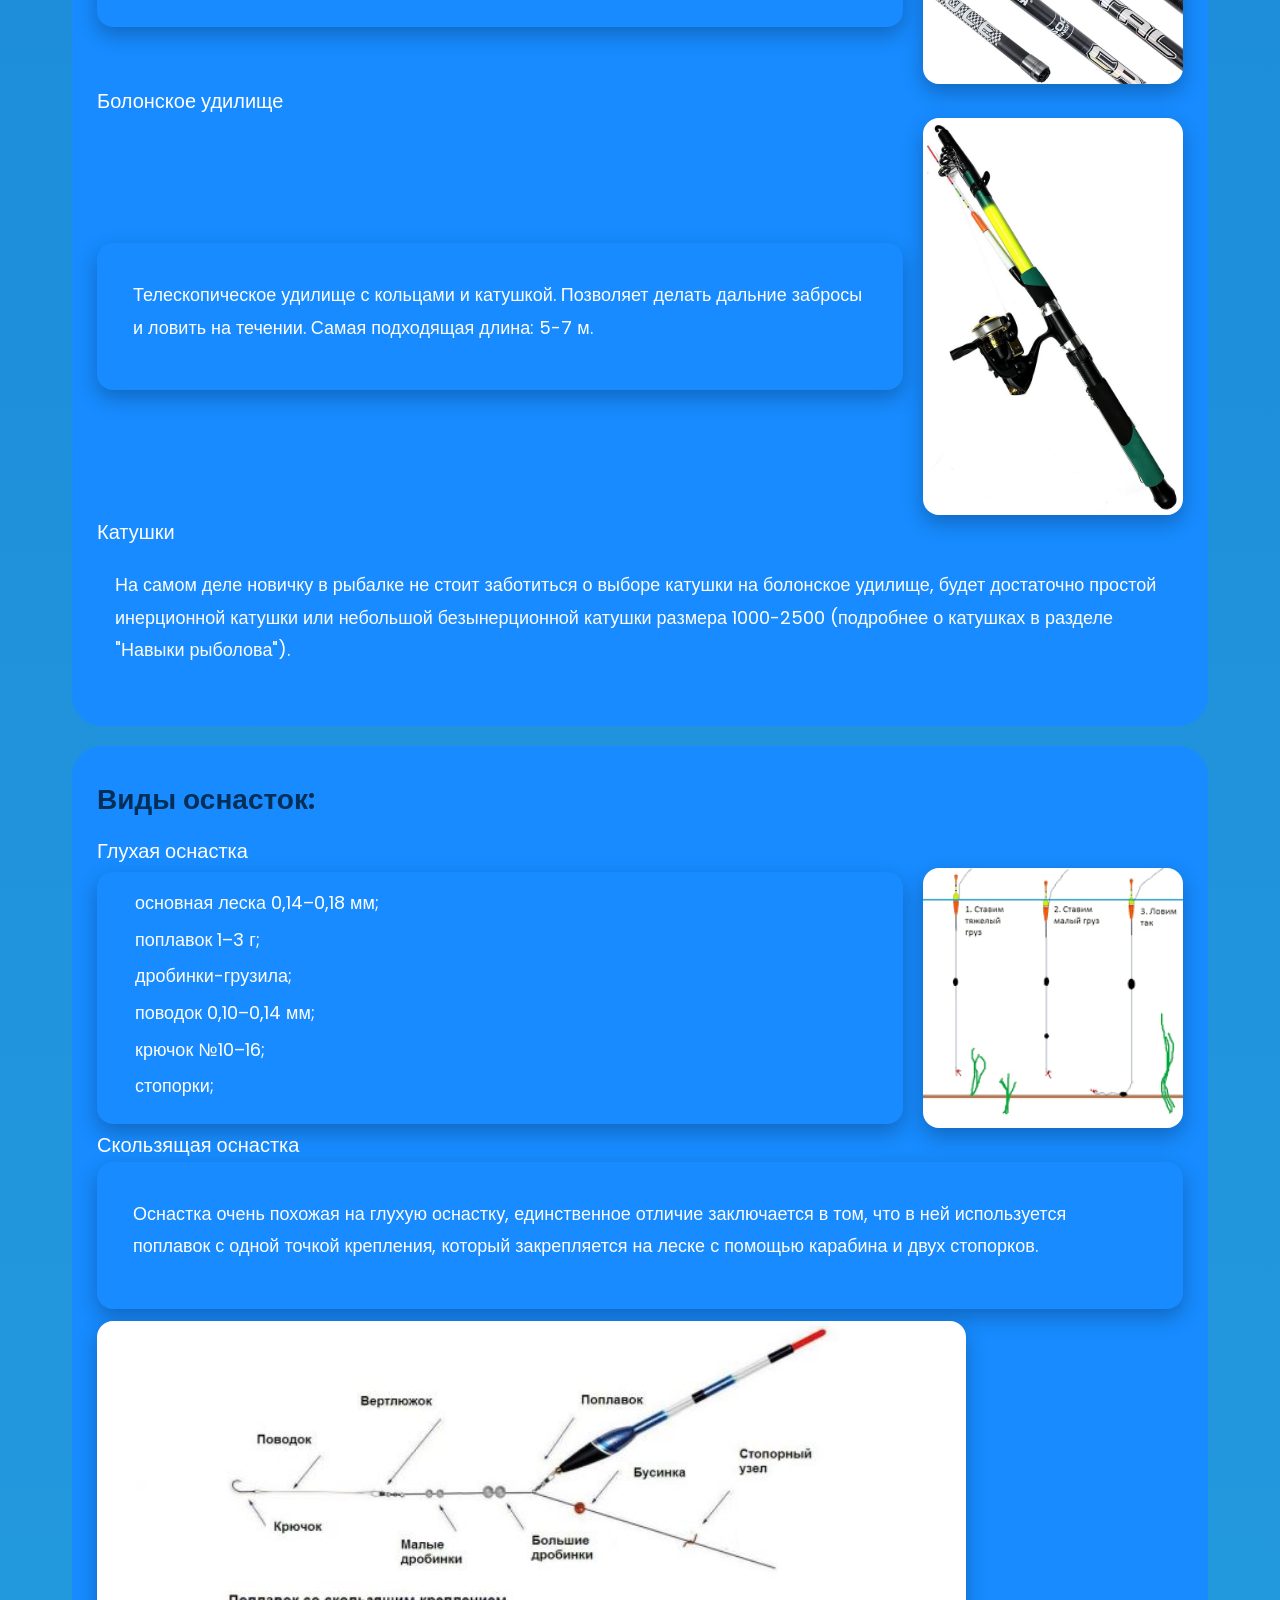
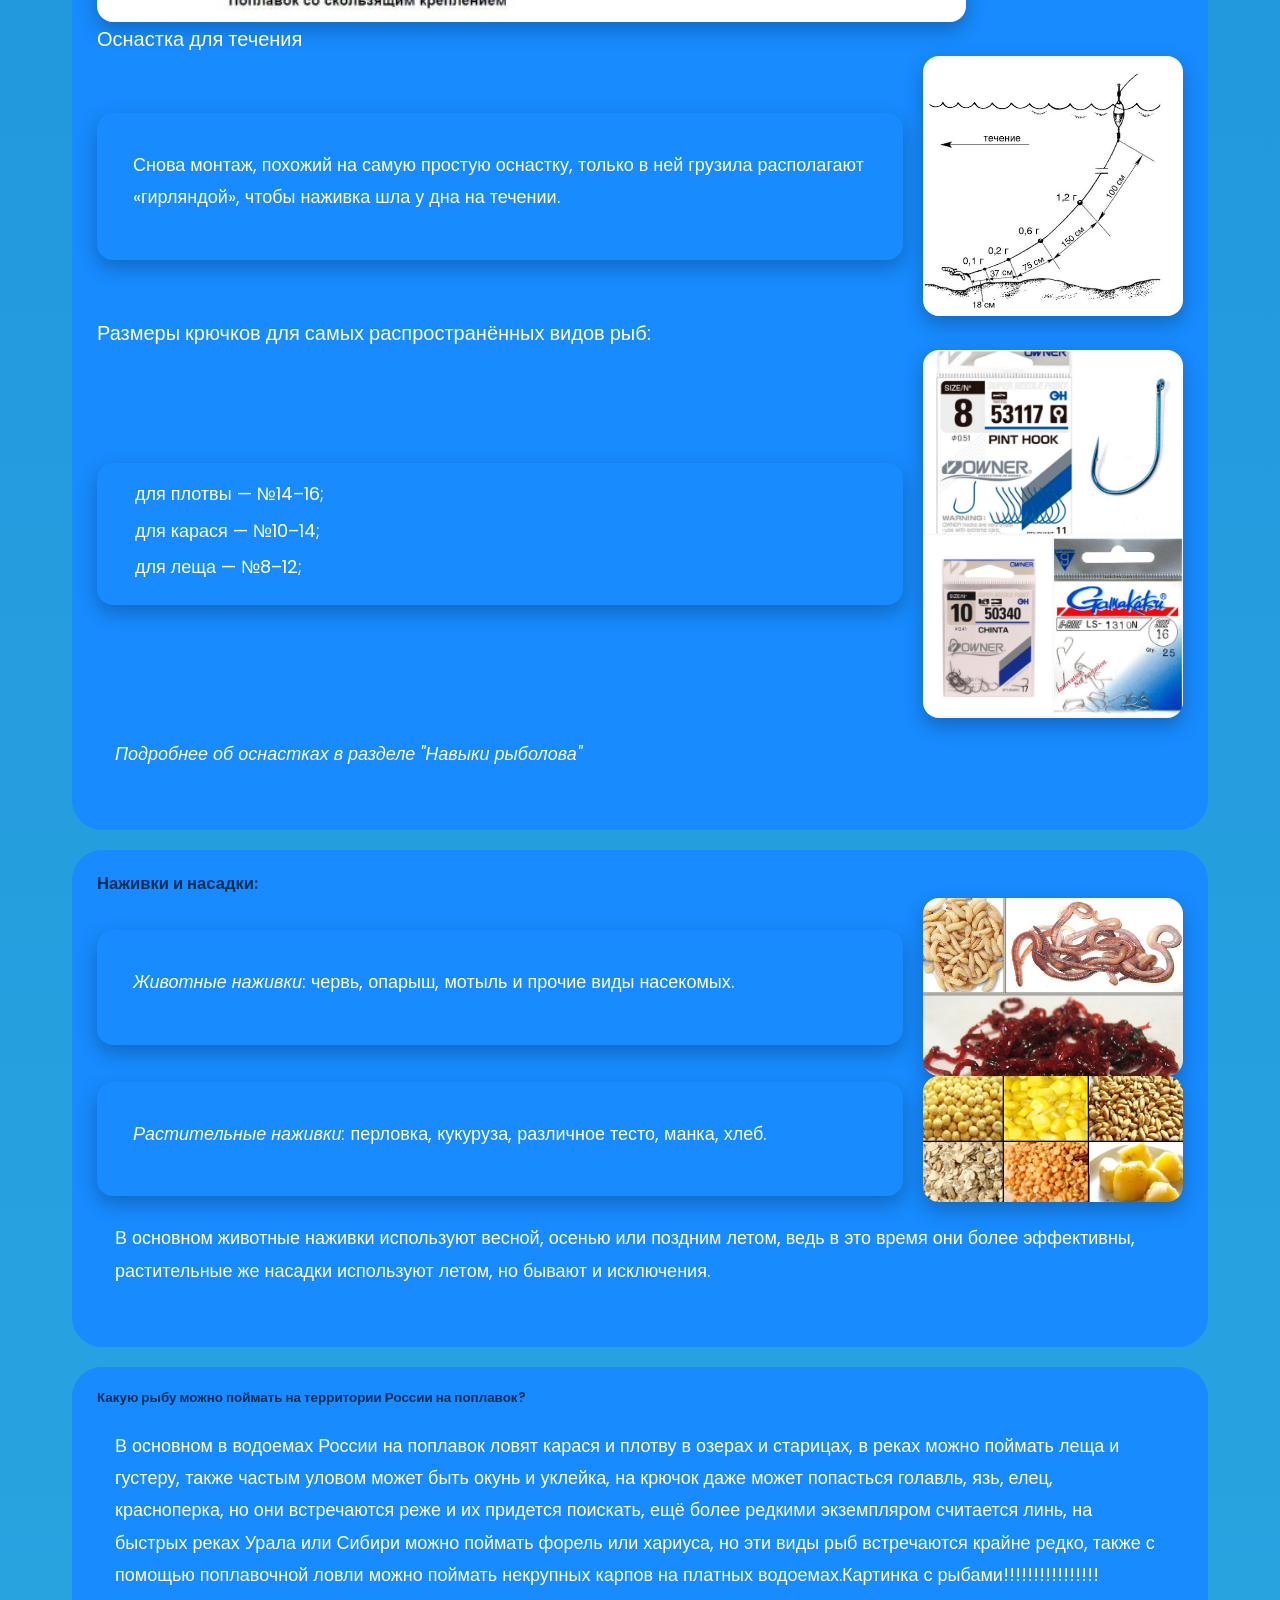
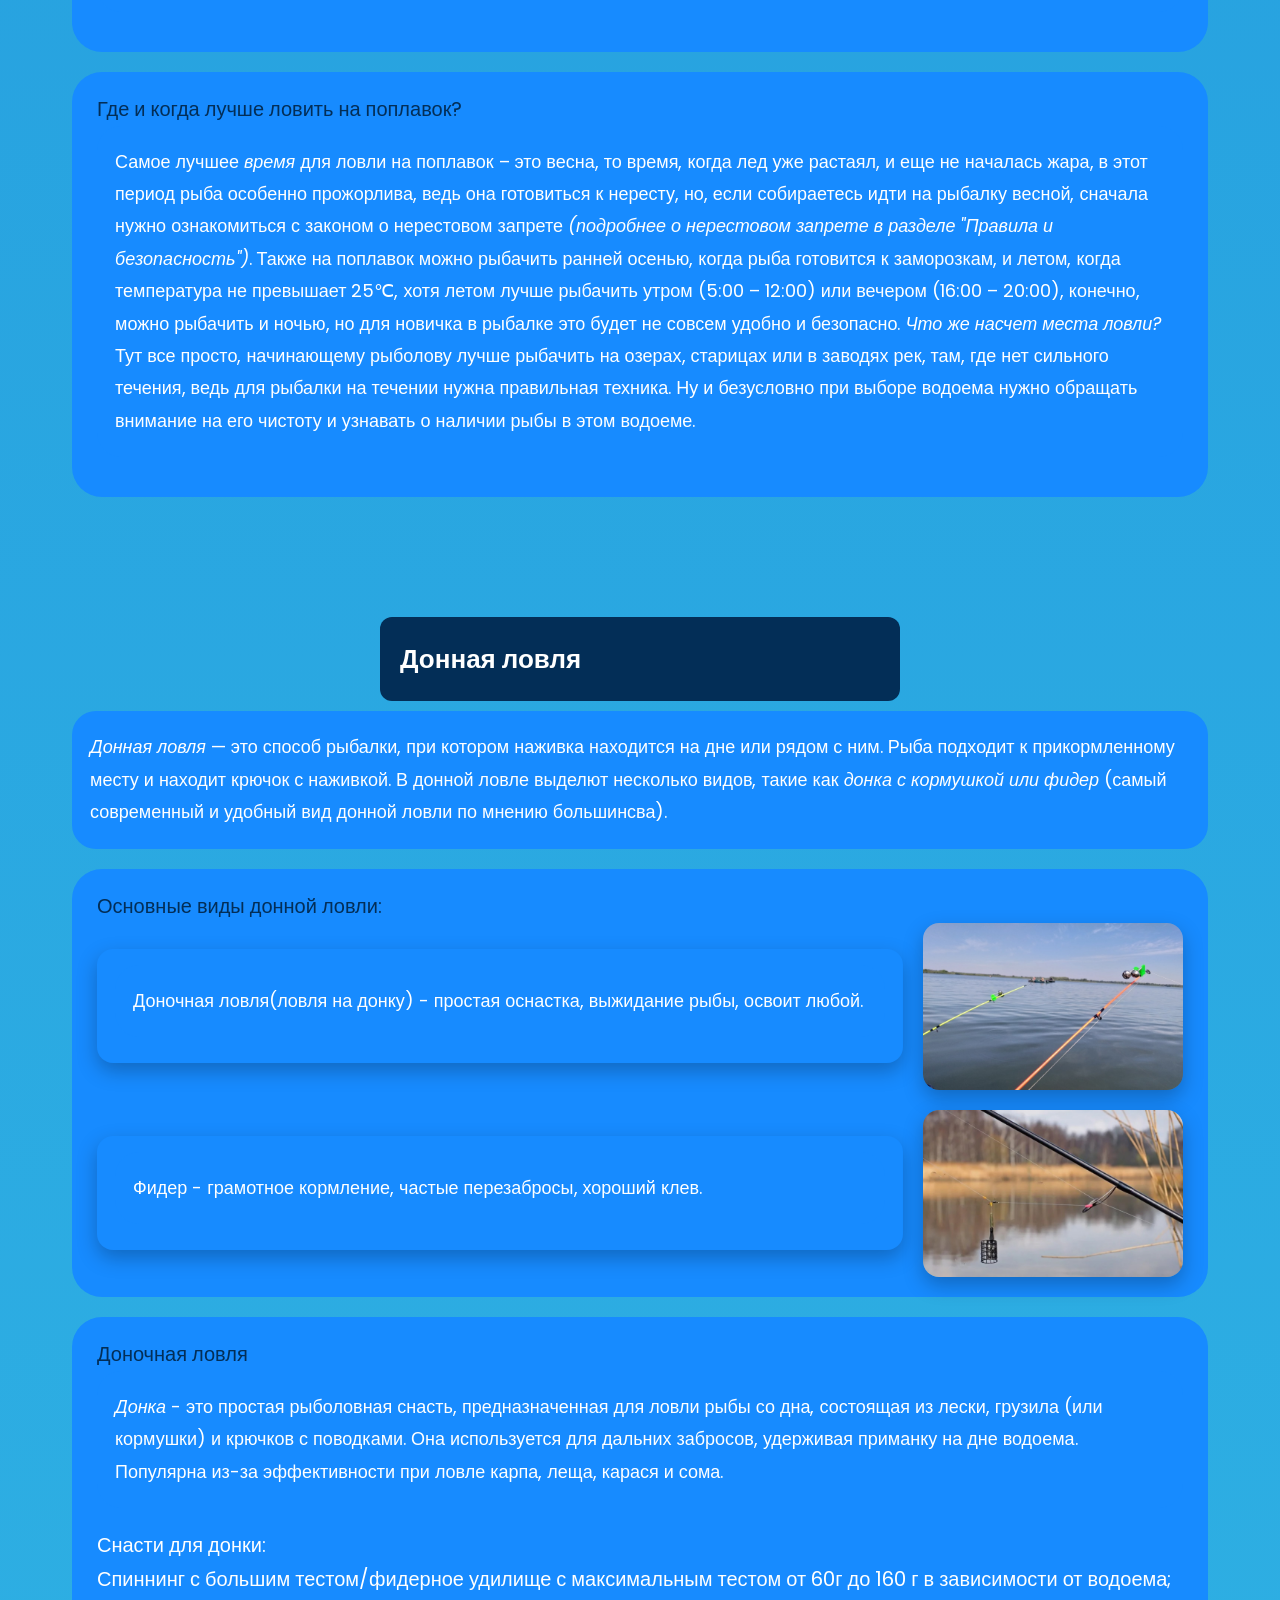
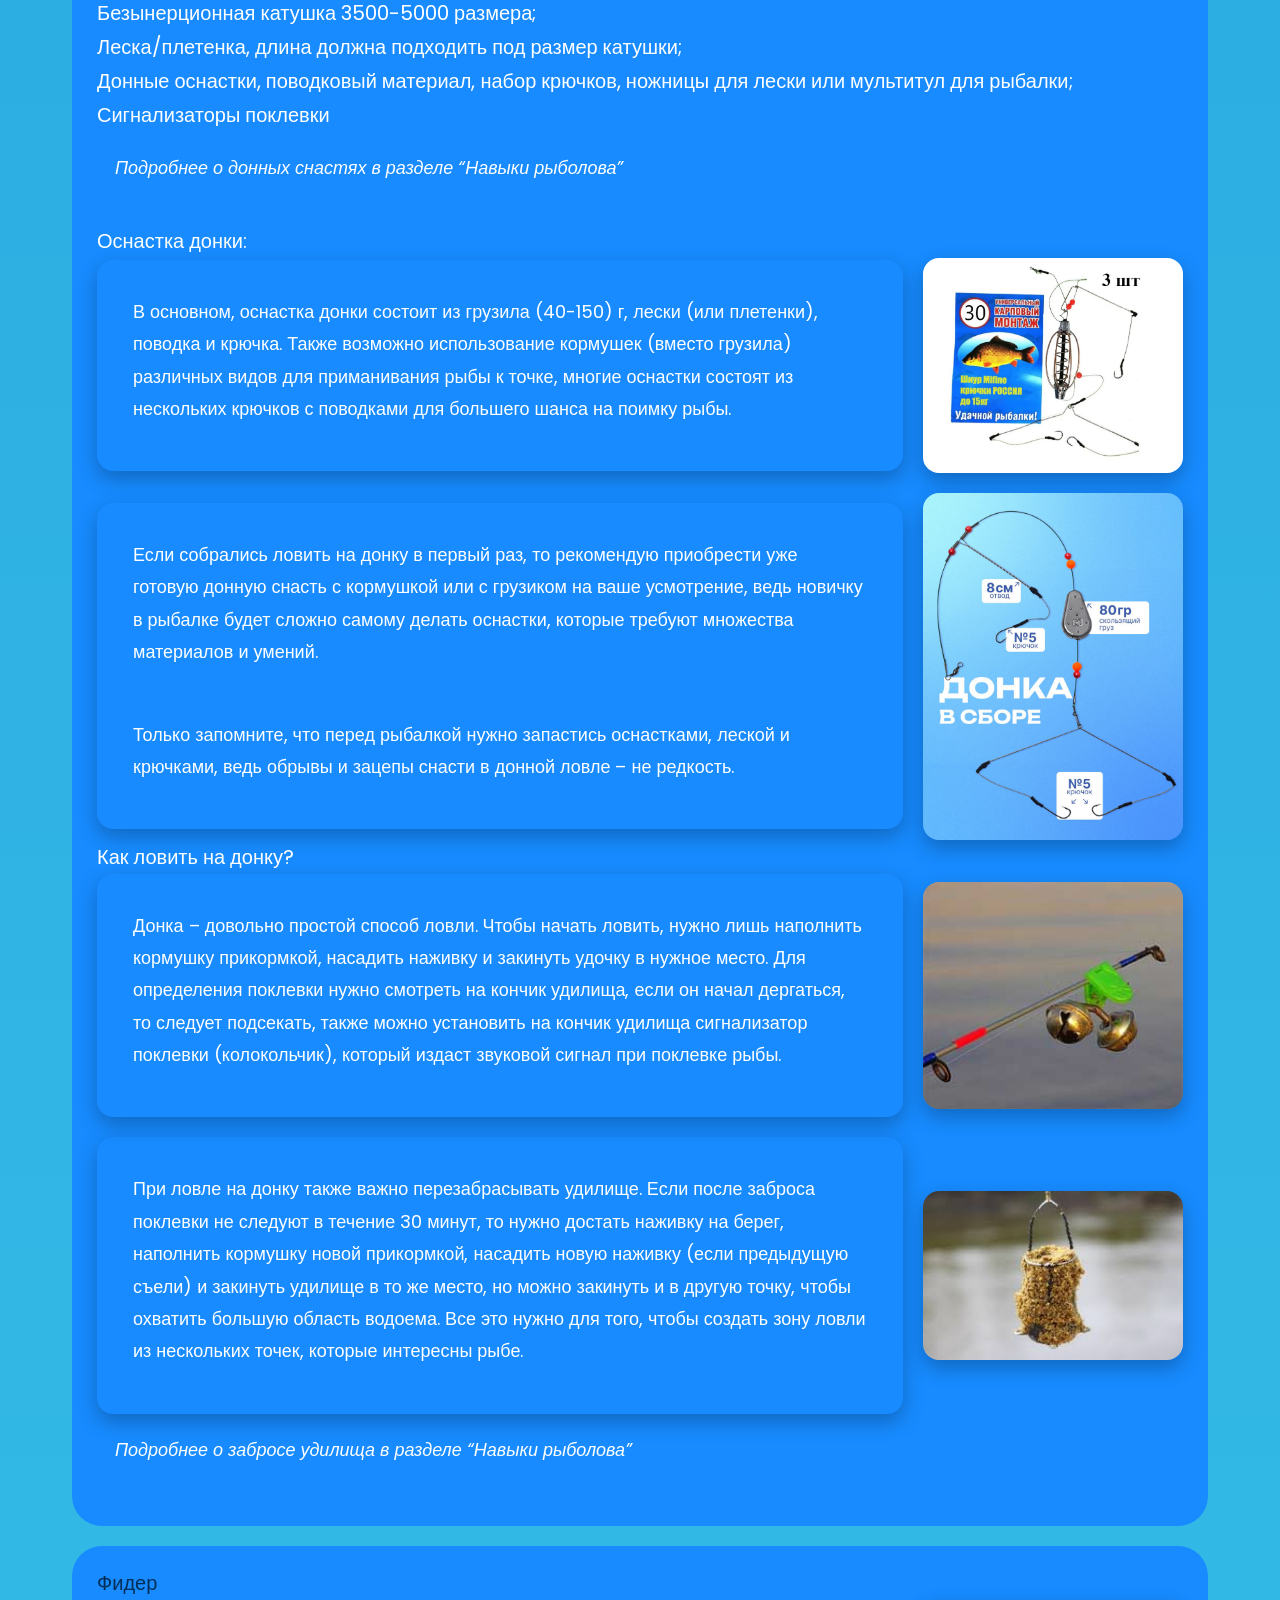
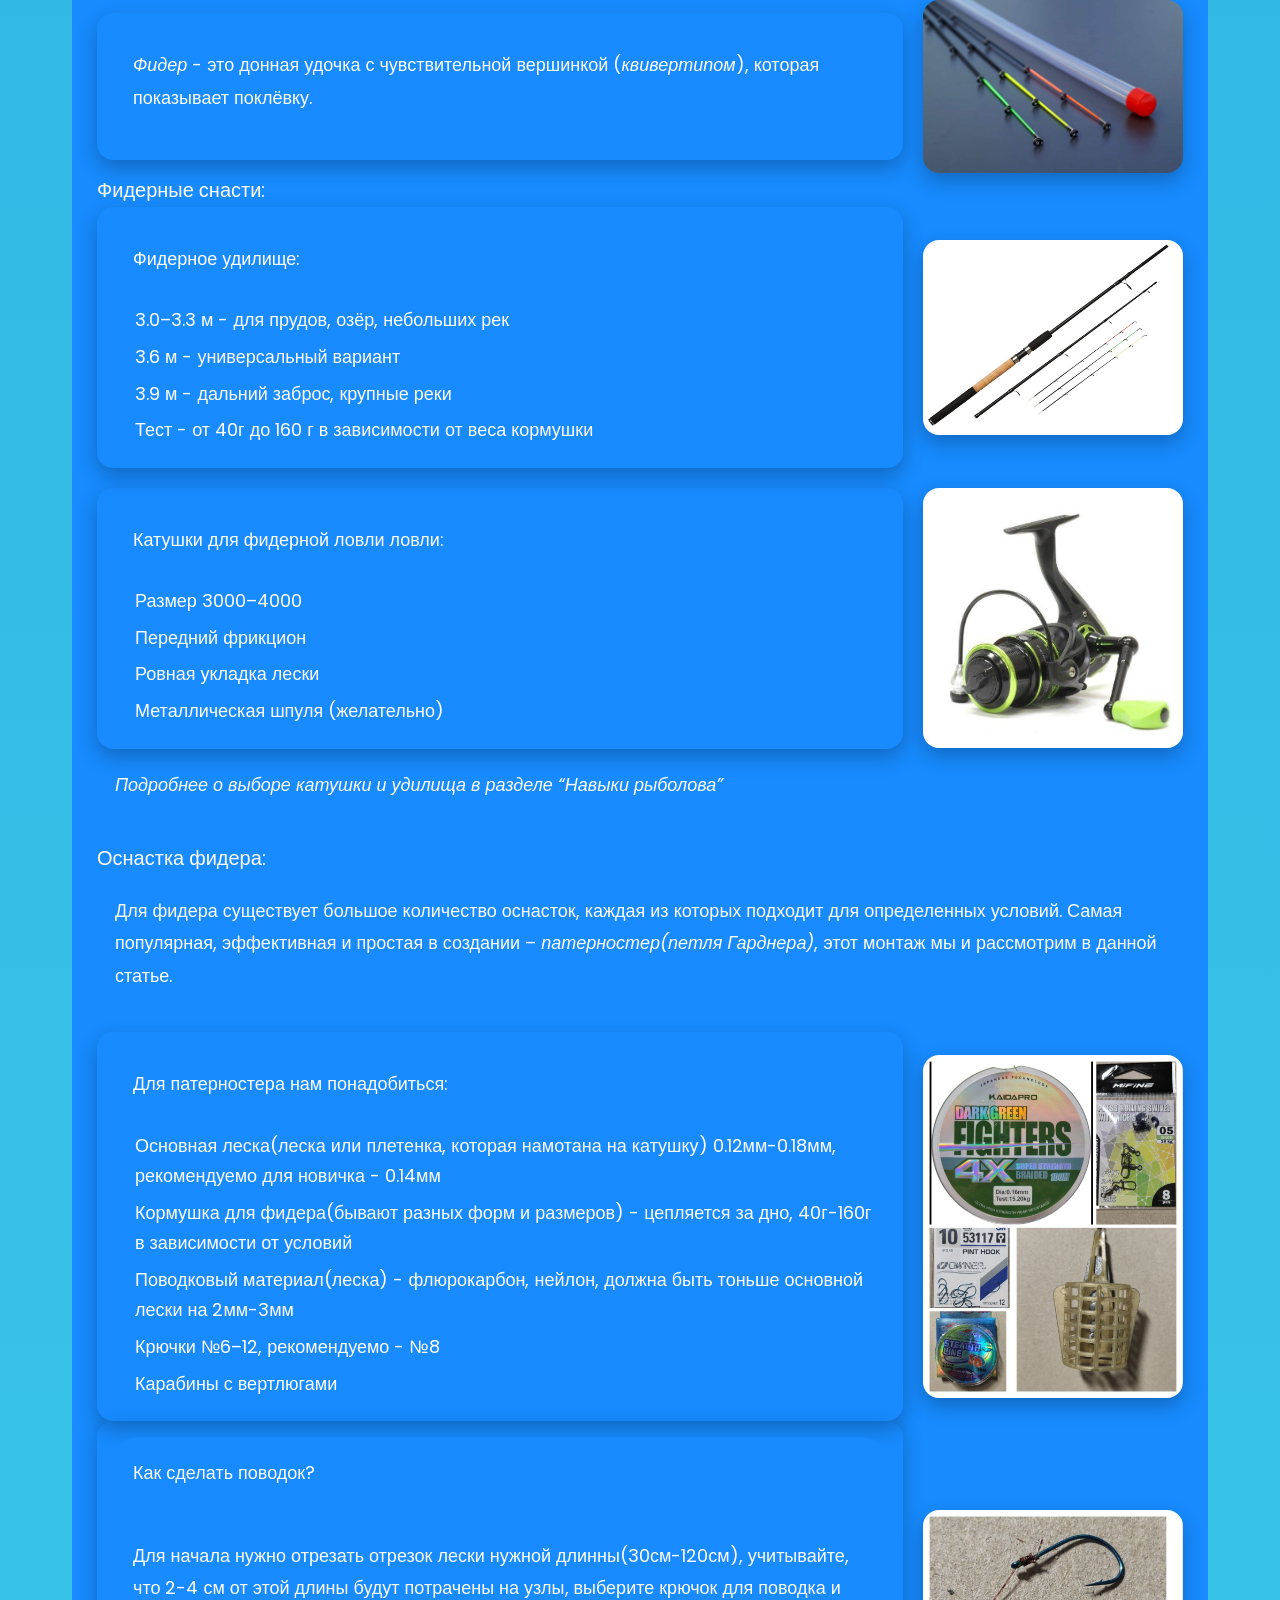
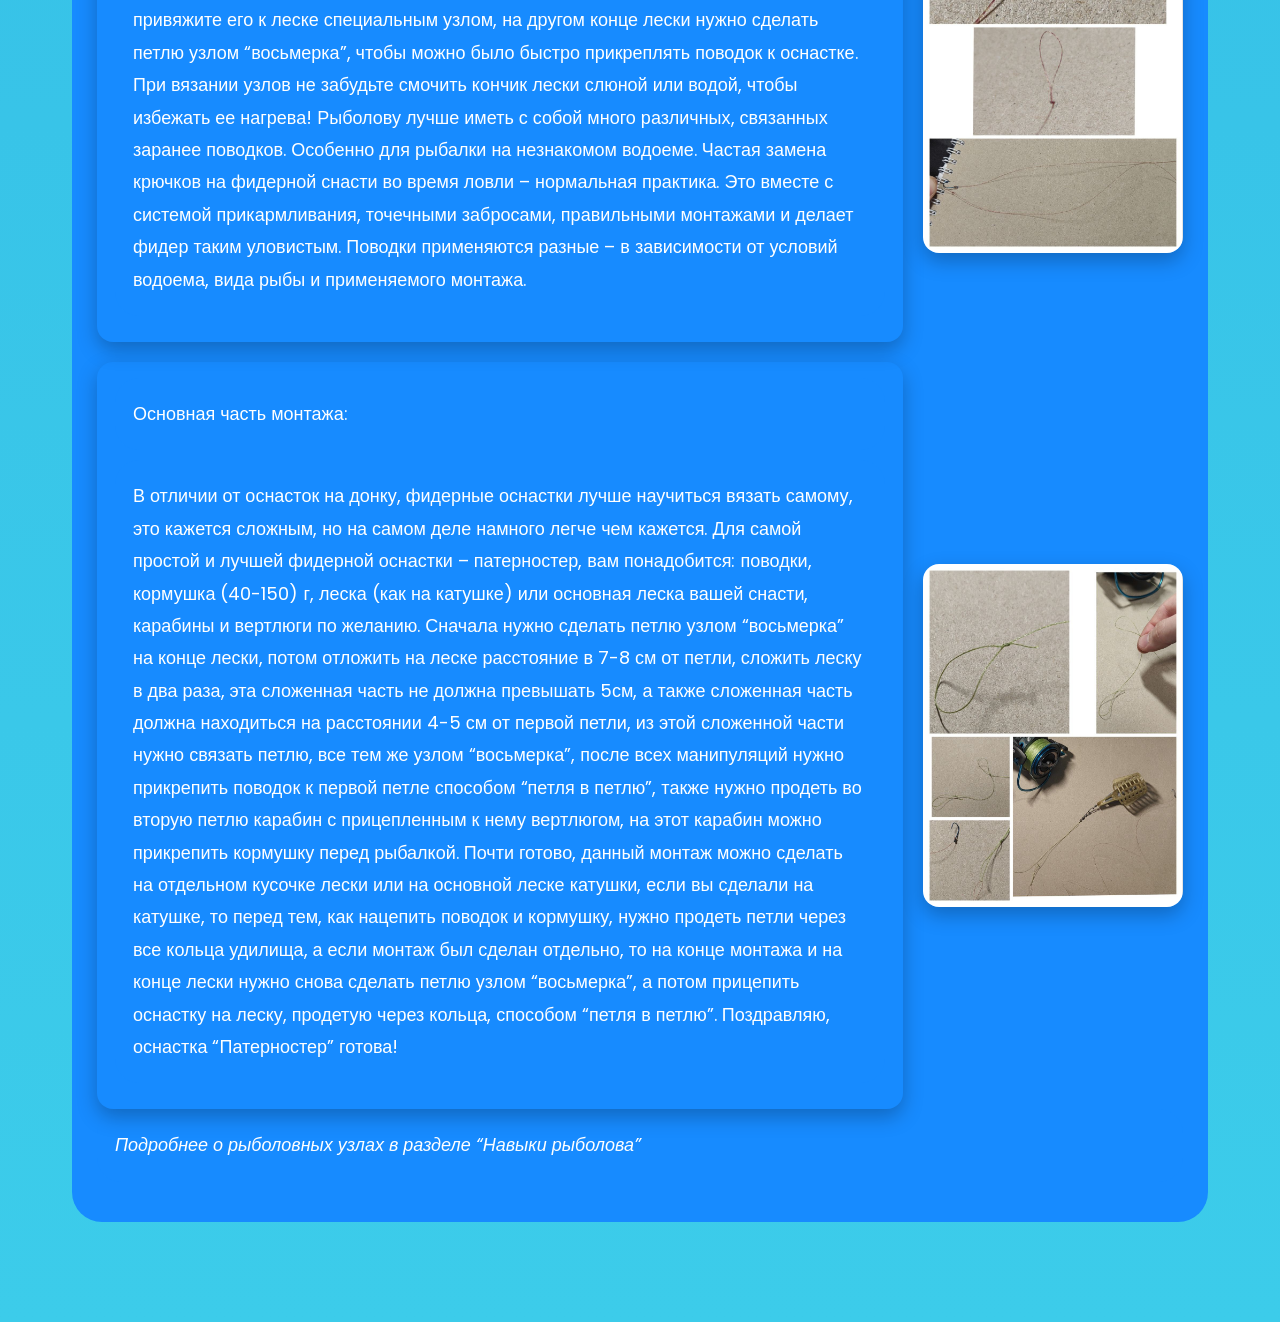
==== commit 24258f30: "Update fishing-types.html" ====
--- a/pages/fishing-types.html
+++ b/pages/fishing-types.html
@@ -3,7 +3,7 @@
 <head>
   <meta charset="UTF-8">
   <meta name="viewport" content="width=device-width, initial-scale=1.0">
-  <title>Anglersbook.ru</title>
+  <title>Anglersbook</title>
   <link rel="stylesheet" href="../css/main.css">
   <style>
   .blue {
@@ -363,4 +363,5 @@
     <button class="scroll-top" id="scrollTopBtn" aria-label="Наверх">
       ↑
     </button>
-</body>+
+</body>
